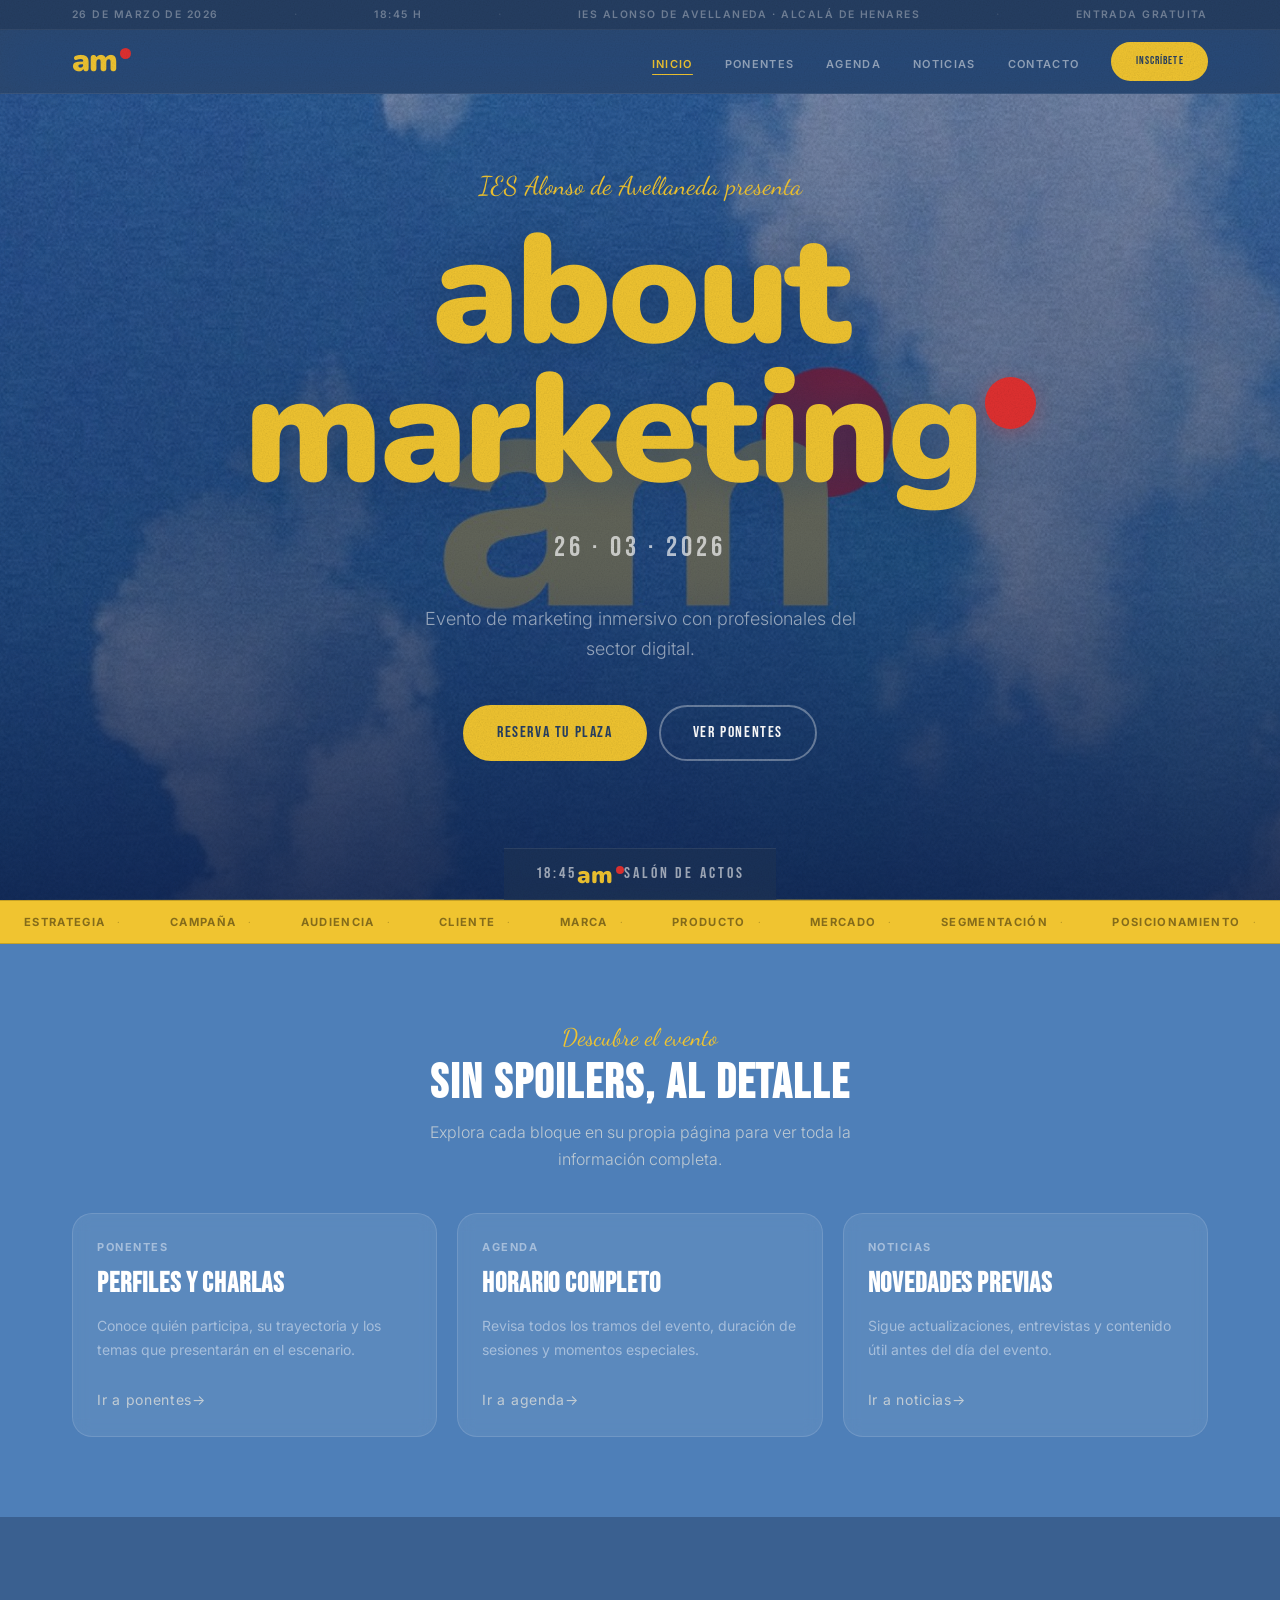
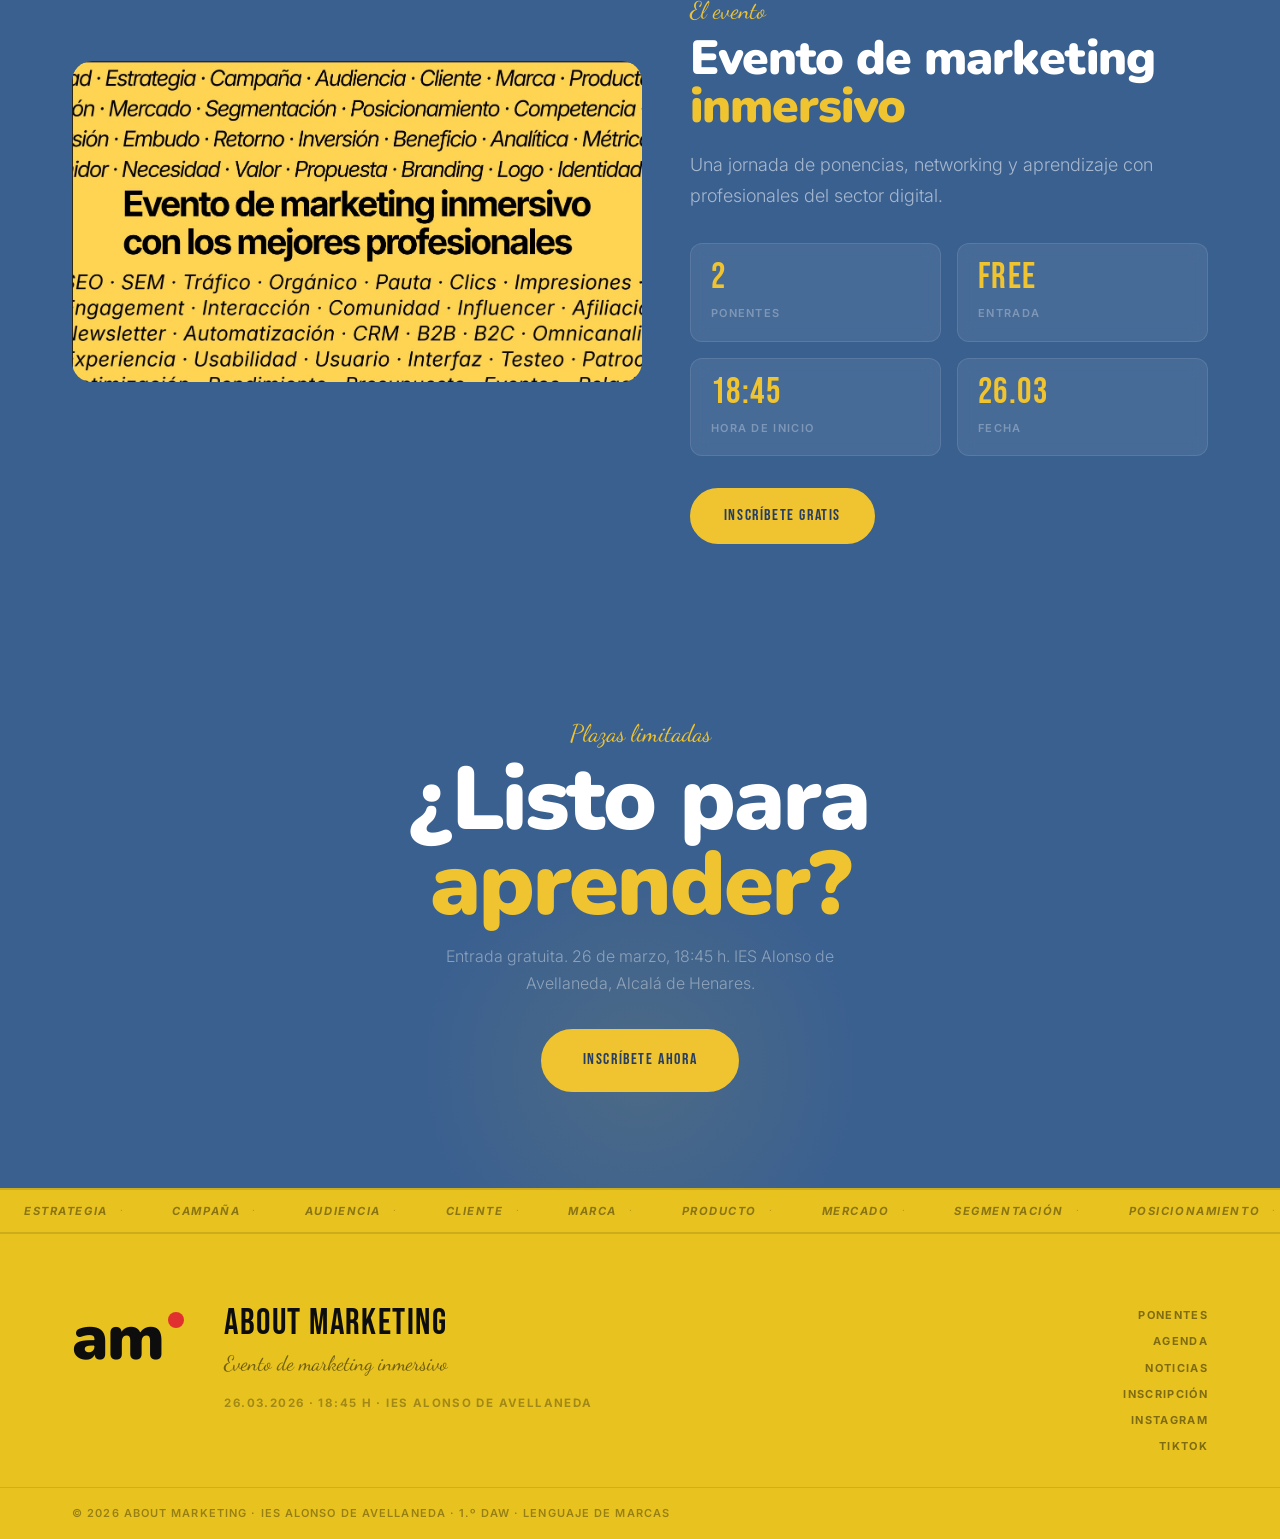
==== index.html @ a6741385 "Refactor landing teaser, docs, and content updates" ====
﻿<!DOCTYPE html>
<html lang="es">
<head>
  <meta charset="UTF-8">
  <meta name="viewport" content="width=device-width, initial-scale=1.0">
  <meta name="description" content="About Marketing - Evento de marketing inmersivo. IES Alonso de Avellaneda, 26 de marzo de 2026.">
  <meta name="theme-color" content="#4E7FB8">
  <title>About Marketing · 26.03.2026</title>
  <link rel="icon" href="data:image/svg+xml,<svg xmlns='http://www.w3.org/2000/svg' viewBox='0 0 100 100'><text y='.9em' font-size='90'>📣</text></svg>">
  <link rel="stylesheet" href="css/variables.css">
  <link rel="stylesheet" href="css/base.css">
  <link rel="stylesheet" href="css/navbar.css">
  <link rel="stylesheet" href="css/componentes.css">
</head>
<body>

  <div class="info-bar">
    <div class="contenedor info-bar__inner">
      <span class="info-bar__item">26 de marzo de 2026</span>
      <span class="info-bar__item info-bar__sep">·</span>
      <span class="info-bar__item">18:45 h</span>
      <span class="info-bar__item info-bar__sep">·</span>
      <span class="info-bar__item">IES Alonso de Avellaneda · Alcalá de Henares</span>
      <span class="info-bar__item info-bar__sep">·</span>
      <span class="info-bar__item">Entrada gratuita</span>
    </div>
  </div>

  <nav class="navbar" aria-label="Navegación principal">
    <div class="contenedor navbar__inner">
      <a href="index.html" class="navbar__logo" aria-label="About Marketing - Inicio">
        <span class="logo-am">am</span>
        <span class="logo-punto" aria-hidden="true"></span>
      </a>
      <button class="navbar__hamburguesa" aria-label="Abrir menú" aria-expanded="false">
        <span></span><span></span><span></span>
      </button>
      <ul class="navbar__menu" role="list">
        <li><a href="index.html" class="navbar__link activo">Inicio</a></li>
        <li><a href="pages/ponentes.html" class="navbar__link">Ponentes</a></li>
        <li><a href="pages/agenda.html" class="navbar__link">Agenda</a></li>
        <li><a href="pages/noticias.html" class="navbar__link">Noticias</a></li>
        <li><a href="pages/contacto.html" class="navbar__link">Contacto</a></li>
        <li><a href="pages/contacto.html" class="btn btn-primario navbar__cta">Inscríbete</a></li>
      </ul>
    </div>
  </nav>

  <main>

    <section class="hero" aria-labelledby="hero-titulo" style="padding: 0; min-height: calc(100svh - 94px); position: relative; overflow: hidden; display: flex; flex-direction: column;">
      <div style="position:absolute; inset:0; z-index:0;">
        <img src="assets/img/am-cielo.png" alt="" aria-hidden="true" style="width:100%; height:100%; object-fit:cover; object-position:center; filter:saturate(105%) brightness(0.88);">
        <div style="position:absolute; inset:0; background: linear-gradient(to bottom, rgba(40,70,130,0.55) 0%, rgba(25,50,100,0.65) 60%, rgba(15,35,80,0.9) 100%);"></div>
      </div>

      <div class="contenedor" style="flex:1; display:flex; align-items:center; position:relative; z-index:1; padding-top:var(--s-12); padding-bottom:var(--s-16);">
        <div class="hero__inner" style="padding:0; width:100%;">
          <span class="hero__presenta">IES Alonso de Avellaneda presenta</span>
          <h1 id="hero-titulo" class="hero__titulo">about marketing<span class="hero__punto" aria-hidden="true"></span></h1>
          <p class="hero__fecha">26 · 03 · 2026</p>
          <p class="hero__bajada">Evento de marketing inmersivo con profesionales del sector digital.</p>
          <div class="hero__acciones">
            <a href="pages/contacto.html" class="btn btn-primario">Reserva tu plaza</a>
            <a href="pages/ponentes.html" class="btn btn-secundario">Ver ponentes</a>
          </div>
        </div>
      </div>

      <div class="hero__bottom-bar" style="position:relative; z-index:1;">
        <span class="hero__bottom-item">18:45</span>
        <div class="hero__bottom-logo">
          <span class="logo-am">am</span>
          <span class="logo-punto"></span>
        </div>
        <span class="hero__bottom-item">Salón de Actos</span>
      </div>
    </section>

    <div class="ticker" aria-hidden="true">
      <div class="ticker__track" id="ticker-track" data-ticker="true"></div>
    </div>

    <section class="seccion inicio-teaser" aria-labelledby="inicio-teaser-titulo">
      <div class="contenedor">
        <div class="seccion-header reveal" style="text-align:center; max-width:700px; margin:0 auto var(--s-10);">
          <span class="seccion-eyebrow">Descubre el evento</span>
          <h2 class="seccion-titulo" id="inicio-teaser-titulo">Sin spoilers, al detalle</h2>
          <p class="seccion-subtitulo" style="margin:0 auto;">Explora cada bloque en su propia página para ver toda la información completa.</p>
        </div>

        <div class="inicio-teaser__grid">
          <article class="inicio-teaser__card reveal">
            <p class="inicio-teaser__eyebrow">Ponentes</p>
            <h3 class="inicio-teaser__titulo">Perfiles y charlas</h3>
            <p class="inicio-teaser__texto">Conoce quién participa, su trayectoria y los temas que presentarán en el escenario.</p>
            <a href="pages/ponentes.html" class="btn-ghost">Ir a ponentes</a>
          </article>

          <article class="inicio-teaser__card reveal reveal-delay-1">
            <p class="inicio-teaser__eyebrow">Agenda</p>
            <h3 class="inicio-teaser__titulo">Horario completo</h3>
            <p class="inicio-teaser__texto">Revisa todos los tramos del evento, duración de sesiones y momentos especiales.</p>
            <a href="pages/agenda.html" class="btn-ghost">Ir a agenda</a>
          </article>

          <article class="inicio-teaser__card reveal reveal-delay-2">
            <p class="inicio-teaser__eyebrow">Noticias</p>
            <h3 class="inicio-teaser__titulo">Novedades previas</h3>
            <p class="inicio-teaser__texto">Sigue actualizaciones, entrevistas y contenido útil antes del día del evento.</p>
            <a href="pages/noticias.html" class="btn-ghost">Ir a noticias</a>
          </article>
        </div>
      </div>
    </section>

    <section class="seccion seccion-alt sobre-evento" id="sobre" aria-labelledby="sobre-titulo">
      <div class="contenedor">
        <div class="sobre-evento__layout reveal">
          <div class="sobre-evento__img-wrap">
            <img src="assets/img/sobre-evento.png" alt="Evento de marketing inmersivo" loading="lazy" style="border-radius:var(--radio-lg);">
          </div>

          <div class="sobre-evento__texto">
            <span class="seccion-eyebrow">El evento</span>
            <h2 id="sobre-titulo">Evento de marketing <span>inmersivo</span></h2>
            <p>Una jornada de ponencias, networking y aprendizaje con profesionales del sector digital.</p>

            <div class="sobre-evento__stats">
              <div class="sobre-evento__stat"><span class="sobre-evento__stat-valor">2</span><span class="sobre-evento__stat-label">Ponentes</span></div>
              <div class="sobre-evento__stat"><span class="sobre-evento__stat-valor">Free</span><span class="sobre-evento__stat-label">Entrada</span></div>
              <div class="sobre-evento__stat"><span class="sobre-evento__stat-valor">18:45</span><span class="sobre-evento__stat-label">Hora de inicio</span></div>
              <div class="sobre-evento__stat"><span class="sobre-evento__stat-valor">26.03</span><span class="sobre-evento__stat-label">Fecha</span></div>
            </div>

            <div style="margin-top:var(--s-8);">
              <a href="pages/contacto.html" class="btn btn-primario">Inscríbete gratis</a>
            </div>
          </div>
        </div>
      </div>
    </section>

    <section class="cta-section">
      <div class="contenedor" style="position:relative; z-index:1;">
        <span class="seccion-eyebrow" style="display:block; text-align:center;">Plazas limitadas</span>
        <h2 class="cta-section__titulo reveal">¿Listo para <span>aprender?</span></h2>
        <p class="cta-section__sub reveal reveal-delay-1">Entrada gratuita. 26 de marzo, 18:45 h. IES Alonso de Avellaneda, Alcalá de Henares.</p>
        <a href="pages/contacto.html" class="btn btn-primario reveal reveal-delay-2" style="font-size:1rem; padding:1rem 2.5rem;">Inscríbete ahora</a>
      </div>
    </section>

  </main>

  <footer class="footer">
    <div class="footer__ticker-wrapper">
      <div class="ticker__track ticker-footer" id="footer-ticker-track" data-ticker="true" data-ticker-reverse="true"></div>
    </div>

    <div class="footer__main">
      <div class="contenedor footer__main-inner">
        <div class="footer__logo"><span class="logo-am">am</span><span class="logo-punto"></span></div>
        <div class="footer__info">
          <p class="footer__tagline">About Marketing</p>
          <p class="footer__sub">Evento de marketing inmersivo</p>
          <p style="font-size:0.72rem; font-family:var(--fuente-cuerpo); font-weight:700; text-transform:uppercase; letter-spacing:0.12em; color:rgba(0,0,0,0.3); margin-top:var(--s-2);">26.03.2026 · 18:45 h · IES Alonso de Avellaneda</p>
        </div>
        <nav class="footer__links" aria-label="Navegación del pie de página">
          <a href="pages/ponentes.html" class="footer__link">Ponentes</a>
          <a href="pages/agenda.html" class="footer__link">Agenda</a>
          <a href="pages/noticias.html" class="footer__link">Noticias</a>
          <a href="pages/contacto.html" class="footer__link">Inscripción</a>
          <a href="#" class="footer__link">Instagram</a>
          <a href="#" class="footer__link">TikTok</a>
        </nav>
      </div>
    </div>

    <div class="footer__bottom">
      <div class="contenedor footer__bottom-inner">
        <p class="footer__copy">© 2026 About Marketing · IES Alonso de Avellaneda · 1.º DAW · Lenguaje de Marcas</p>
      </div>
    </div>
  </footer>

  <script src="js/navbar.js"></script>
  <script src="js/animaciones.js"></script>
  <script src="js/ticker.js"></script>
</body>
</html>
---- css/variables.css ----
/* =============================================
   ABOUT MARKETING — variables.css FINAL
   Paleta: azul cielo retro + amarillo + rojo
   Inspirado en las imágenes del brand kit.
   ============================================= */

@import url('https://fonts.googleapis.com/css2?family=Nunito:wght@400;700;800;900&family=Dancing+Script:wght@600;700&family=Inter:wght@300;400;500;600;700&family=Bebas+Neue&display=swap');

:root {

  /* ── AZULES — el cielo ── */
  --cielo:         #4E7FB8;   /* azul cielo principal */
  --cielo-claro:   #6A9DD4;   /* cielo más claro, nubes */
  --cielo-oscuro:  #3A6090;   /* sombras, profundidad */
  --cielo-noche:   #253E62;   /* header, zonas oscuras */
  --cielo-velo:    rgba(78, 127, 184, 0.15);

  /* ── AMARILLO — el sol y el brand ── */
  --amarillo:      #F0C430;   /* logo am, acento */
  --amarillo-calido: #EDB820; /* hover, pressed */
  --amarillo-glow: rgba(240, 196, 48, 0.2);
  --amarillo-suave: rgba(240, 196, 48, 0.1);

  /* ── ROJO — el punto ── */
  --rojo:          #E03030;   /* círculo del logo */
  --rojo-suave:    rgba(224, 48, 48, 0.12);

  /* ── AMARILLO FOOTER — imagen 1 ── */
  --amarillo-footer: #E8C320; /* fondo footer */
  --negro-footer:    #0D0D0D; /* texto sobre amarillo */

  /* ── BLANCOS y CREMAS ── */
  --blanco:        #FFFFFF;
  --crema:         #F8F0E0;   /* texto principal */
  --crema-suave:   rgba(248, 240, 224, 0.65);
  --crema-velo:    rgba(248, 240, 224, 0.12);

  /* ── BORDES ── */
  --borde:         rgba(255,255,255,0.14);
  --borde-suave:   rgba(255,255,255,0.07);

  /* ── ALIAS ── */
  --color-fondo:       var(--cielo);
  --color-fondo-2:     var(--cielo-oscuro);
  --color-card:        rgba(255,255,255,0.08);
  --color-card-hover:  rgba(255,255,255,0.14);
  --color-borde:       var(--borde);
  --color-acento:      var(--amarillo);
  --color-texto:       var(--crema);
  --color-texto-suave: var(--crema-suave);
  --color-blanco:      var(--blanco);
  --color-rojo:        var(--rojo);

  /* ── TIPOGRAFÍAS ── */
  /* Nunito Black → redondeada, cálida, = feel del logo am */
  --fuente-logo:    'Nunito', sans-serif;
  /* Bebas → display, impacto, HORIZON */
  --fuente-display: 'Bebas Neue', sans-serif;
  /* Dancing Script → cursiva elegante, "presenta" */
  --fuente-script:  'Dancing Script', cursive;
  /* Inter → cuerpo, legible */
  --fuente-cuerpo:  'Inter', sans-serif;

  /* ── ESCALA TIPOGRÁFICA ── */
  --texto-xs:   0.6875rem;
  --texto-sm:   0.875rem;
  --texto-base: 1rem;
  --texto-lg:   1.125rem;
  --texto-xl:   1.375rem;
  --texto-2xl:  1.75rem;
  --texto-3xl:  2.25rem;
  --texto-4xl:  3rem;
  --texto-hero: clamp(4.5rem, 12vw, 10rem);

  /* ── ESPACIADO ── */
  --s-1:0.25rem; --s-2:0.5rem; --s-3:0.75rem; --s-4:1rem;
  --s-5:1.25rem; --s-6:1.5rem; --s-8:2rem;    --s-10:2.5rem;
  --s-12:3rem;   --s-16:4rem;  --s-20:5rem;   --s-24:6rem;

  /* ── LAYOUT ── */
  --ancho-max:  1200px;
  --radio-sm:   6px;
  --radio-md:   12px;
  --radio-lg:   20px;
  --radio-full: 9999px;

  /* ── EFECTOS ── */
  --ease-out: cubic-bezier(0.16, 1, 0.3, 1);
  --trans-r:  0.18s var(--ease-out);
  --trans-n:  0.32s var(--ease-out);
  --trans-l:  0.55s var(--ease-out);

  --sombra-calida: 0 8px 32px rgba(240,196,48,0.25);
  --sombra-azul:   0 8px 32px rgba(30,60,100,0.35);
  --sombra-rojo:   0 4px 20px rgba(224,48,48,0.3);
}
---- css/base.css ----
/* =============================================
   ABOUT MARKETING — base.css FINAL
   Reset, global, grano, utilidades, botones
   ============================================= */

*, *::before, *::after { box-sizing: border-box; margin: 0; padding: 0; }

html { scroll-behavior: smooth; font-size: 16px; }

body {
  font-family: var(--fuente-cuerpo);
  background-color: var(--cielo);
  color: var(--crema);
  line-height: 1.65;
  -webkit-font-smoothing: antialiased;
  overflow-x: hidden;
}

/* ── GRAIN OVERLAY — textura de película, como en imagen 3 ── */
body::after {
  content: '';
  position: fixed;
  inset: 0;
  z-index: 9998;
  pointer-events: none;
  opacity: 0.28;
  background-image: url("data:image/svg+xml,%3Csvg xmlns='http://www.w3.org/2000/svg' width='250' height='250'%3E%3Cfilter id='g'%3E%3CfeTurbulence type='fractalNoise' baseFrequency='0.72' numOctaves='4' stitchTiles='stitch'/%3E%3CfeColorMatrix type='saturate' values='0'/%3E%3C/filter%3E%3Crect width='250' height='250' filter='url(%23g)'/%3E%3C/svg%3E");
  background-repeat: repeat;
  mix-blend-mode: multiply;
}

h1,h2,h3,h4,h5,h6 { font-family: var(--fuente-display); line-height: 1.0; color: var(--blanco); }
p { line-height: 1.7; color: var(--crema-suave); }
a { color: var(--amarillo); text-decoration: none; transition: color var(--trans-r); }
a:hover { color: var(--blanco); }
img { max-width: 100%; display: block; }
ul,ol { list-style: none; }
button { cursor: pointer; border: none; background: none; font-family: inherit; }
input,textarea,select { font-family: inherit; }

/* ── CONTENEDOR ── */
.contenedor {
  width: 100%;
  max-width: var(--ancho-max);
  margin: 0 auto;
  padding: 0 var(--s-8);
}

/* ── SECCIONES ── */
.seccion { padding: var(--s-20) 0; }
.seccion-alt { background: var(--cielo-oscuro); }
.seccion-header { margin-bottom: var(--s-10); }

.seccion-eyebrow {
  font-family: var(--fuente-script);
  font-size: 1.5rem;
  color: var(--amarillo);
  display: block;
  margin-bottom: var(--s-2);
  line-height: 1.2;
}

.seccion-titulo {
  font-family: var(--fuente-display);
  font-size: var(--texto-4xl);
  letter-spacing: 0.04em;
  text-transform: uppercase;
  color: var(--blanco);
  line-height: 0.95;
  margin-bottom: var(--s-3);
}

.seccion-subtitulo {
  font-size: var(--texto-base);
  color: var(--crema-suave);
  font-weight: 300;
  max-width: 480px;
}

/* ── BOTONES ── */
.btn {
  display: inline-flex;
  align-items: center;
  justify-content: center;
  gap: var(--s-2);
  padding: 0.8rem 2rem;
  font-family: var(--fuente-display);
  font-size: 1rem;
  font-weight: 400;
  letter-spacing: 0.1em;
  text-transform: uppercase;
  border-radius: var(--radio-full);
  transition: all var(--trans-n);
  white-space: nowrap;
}

.btn-primario {
  background: var(--amarillo);
  color: var(--cielo-noche);
  border: 2px solid var(--amarillo);
}
.btn-primario:hover {
  background: var(--blanco);
  border-color: var(--blanco);
  color: var(--cielo-noche);
  transform: translateY(-2px);
  box-shadow: var(--sombra-calida);
}

.btn-secundario {
  background: transparent;
  color: var(--blanco);
  border: 2px solid rgba(255,255,255,0.35);
}
.btn-secundario:hover {
  border-color: var(--amarillo);
  color: var(--amarillo);
  transform: translateY(-2px);
}

.btn-ghost {
  background: transparent;
  color: var(--crema-suave);
  border: none;
  padding: 0.3rem 0;
  font-family: var(--fuente-cuerpo);
  font-size: var(--texto-sm);
  letter-spacing: 0.05em;
  text-transform: none;
  border-radius: 0;
  gap: var(--s-2);
}
.btn-ghost::after { content: '→'; transition: transform var(--trans-n); display: inline-block; }
.btn-ghost:hover { color: var(--amarillo); }
.btn-ghost:hover::after { transform: translateX(5px); }

/* ── BADGES ── */
.badge {
  display: inline-flex;
  align-items: center;
  padding: 0.2rem 0.65rem;
  font-family: var(--fuente-cuerpo);
  font-size: var(--texto-xs);
  font-weight: 700;
  text-transform: uppercase;
  letter-spacing: 0.1em;
  border-radius: var(--radio-full);
}
.badge-acento, .badge-amarillo {
  background: rgba(240,196,48,0.15);
  color: var(--amarillo);
  border: 1px solid rgba(240,196,48,0.3);
}
.badge-azul {
  background: rgba(255,255,255,0.1);
  color: rgba(255,255,255,0.8);
  border: 1px solid rgba(255,255,255,0.15);
}
.badge-rojo {
  background: rgba(224,48,48,0.15);
  color: #FF8888;
  border: 1px solid rgba(224,48,48,0.25);
}
.badge-neutro {
  background: rgba(255,255,255,0.07);
  color: var(--crema-suave);
  border: 1px solid var(--borde);
}

/* ── SKELETON ── */
.skeleton {
  background: linear-gradient(90deg, rgba(255,255,255,0.06) 25%, rgba(255,255,255,0.12) 50%, rgba(255,255,255,0.06) 75%);
  background-size: 200% 100%;
  animation: sk 1.5s ease infinite;
  border-radius: var(--radio-md);
}
@keyframes sk { 0% { background-position: 200% 0; } 100% { background-position: -200% 0; } }

/* ── REVEAL ── */
.reveal {
  opacity: 0;
  transform: translateY(20px);
  transition: opacity 0.65s var(--ease-out), transform 0.65s var(--ease-out);
}
.reveal.visible { opacity: 1; transform: translateY(0); }
.reveal-delay-1 { transition-delay: 0.1s; }
.reveal-delay-2 { transition-delay: 0.2s; }
.reveal-delay-3 { transition-delay: 0.3s; }

/* ── UTILS ── */
.oculto { display: none !important; }
.texto-acento { color: var(--amarillo); }

/* ── RESPONSIVE ── */
@media (max-width: 768px) {
  .contenedor { padding: 0 var(--s-5); }
  .seccion { padding: var(--s-16) 0; }
  .seccion-titulo { font-size: var(--texto-3xl); }
}
---- css/navbar.css ----
/* =============================================
   ABOUT MARKETING — navbar.css FINAL
   Estructura nueva: info bar arriba + nav limpia
   Logo: am con punto rojo, en Nunito Black
   ============================================= */

/* ── INFO BAR — franja pequeña encima del nav ── */
.info-bar {
  position: fixed;
  top: 0; left: 0; right: 0;
  z-index: 1001;
  height: 30px;
  display: flex;
  align-items: center;
  background: var(--cielo-noche);
  border-bottom: 1px solid rgba(255,255,255,0.06);
}
.info-bar__inner {
  display: flex;
  align-items: center;
  justify-content: space-between;
  width: 100%;
  gap: var(--s-4);
}
.info-bar__item {
  font-size: 0.65rem;
  text-transform: uppercase;
  letter-spacing: 0.14em;
  color: rgba(255,255,255,0.35);
  font-weight: 600;
  font-family: var(--fuente-cuerpo);
  display: flex;
  align-items: center;
  gap: var(--s-2);
  white-space: nowrap;
}
.info-bar__sep { color: rgba(255,255,255,0.12); }

/* ── NAVBAR PRINCIPAL ── */
.navbar {
  position: fixed;
  top: 30px; left: 0; right: 0;
  z-index: 1000;
  height: 64px;
  display: flex;
  align-items: center;
  background: rgba(37, 62, 98, 0.82);
  border-bottom: 1px solid rgba(255,255,255,0.08);
  backdrop-filter: blur(20px) saturate(160%);
  -webkit-backdrop-filter: blur(20px) saturate(160%);
  transition: background var(--trans-n), border-color var(--trans-n);
}
.navbar.scrolled {
  background: rgba(30, 52, 85, 0.97);
  border-bottom-color: rgba(255,255,255,0.1);
}
.navbar__inner {
  display: flex;
  align-items: center;
  justify-content: space-between;
  width: 100%;
}

/* ── LOGO — am con punto rojo ── */
.navbar__logo {
  display: flex;
  align-items: flex-start;
  line-height: 50px;
  transition: opacity var(--trans-r);
  flex-shrink: 0;
}
.navbar__logo:hover { opacity: 0.8; }

/* El "am" en Nunito Black amarillo */
.logo-am {
  font-family: var(--fuente-logo);
  font-weight: 900;
  font-size: 2rem;
  color: var(--amarillo);
  line-height: 1;
  letter-spacing: -0.02em;
  position: relative;
}

/* El punto rojo — posicionado como en el logo real */
.logo-punto {
  width: 11px;
  height: 11px;
  background: var(--rojo);
  border-radius: 50%;
  margin-left: 2px;
  margin-top: 3px;
  flex-shrink: 0;
  animation: punto-latido 2.8s ease infinite;
}

@keyframes punto-latido {
  0%, 85%, 100% { transform: scale(1); }
  92%           { transform: scale(1.3); }
}

/* ── MENÚ ── */
.navbar__menu {
  display: flex;
  align-items: center;
  gap: var(--s-8);
}

.navbar__link {
  font-family: var(--fuente-cuerpo);
  font-size: var(--texto-xs);
  font-weight: 600;
  text-transform: uppercase;
  letter-spacing: 0.12em;
  color: rgba(255,255,255,0.5);
  position: relative;
  padding: 0.3rem 0;
  transition: color var(--trans-r);
}
.navbar__link::after {
  content: '';
  position: absolute;
  bottom: 0; left: 0;
  width: 0; height: 1.5px;
  background: var(--amarillo);
  border-radius: 2px;
  transition: width var(--trans-n);
}
.navbar__link:hover        { color: var(--blanco); }
.navbar__link:hover::after { width: 100%; }
.navbar__link.activo        { color: var(--amarillo); }
.navbar__link.activo::after { width: 100%; }

.navbar__cta { padding: 0.55rem 1.4rem; font-size: var(--texto-xs); border-radius: var(--radio-full); }

/* ── HAMBURGUESA ── */
.navbar__hamburguesa {
  display: none;
  flex-direction: column;
  gap: 5px; padding: 6px;
}
.navbar__hamburguesa span {
  display: block; width: 22px; height: 1.5px;
  background: rgba(255,255,255,0.5); border-radius: 2px;
  transition: all var(--trans-n);
}
.navbar__hamburguesa.abierto span:nth-child(1) { transform: translateY(6.5px) rotate(45deg); background: var(--amarillo); }
.navbar__hamburguesa.abierto span:nth-child(2) { opacity: 0; }
.navbar__hamburguesa.abierto span:nth-child(3) { transform: translateY(-6.5px) rotate(-45deg); background: var(--amarillo); }

/* ── OFFSET PARA CONTENIDO ── */
/* El body necesita padding para no quedar bajo las barras fijas */
body { padding-top: 94px; }

/* ── RESPONSIVE ── */
@media (max-width: 768px) {
  .info-bar { display: none; }
  .navbar { top: 0; }
  body { padding-top: 64px; }
  .navbar__hamburguesa { display: flex; }
  .navbar__menu {
    position: fixed;
    top: 64px; left: 0; right: 0;
    background: rgba(20, 40, 70, 0.98);
    border-bottom: 1px solid rgba(255,255,255,0.08);
    backdrop-filter: blur(20px);
    flex-direction: column;
    gap: 0;
    padding: var(--s-4) 0 var(--s-6);
    transform: translateY(-110%);
    opacity: 0;
    pointer-events: none;
    transition: all var(--trans-n);
  }
  .navbar__menu.abierto { transform: translateY(0); opacity: 1; pointer-events: all; }
  .navbar__link { padding: var(--s-4) var(--s-8); width: 100%; text-align: center; font-size: var(--texto-sm); }
  .navbar__link::after { display: none; }
  .navbar__cta { margin: var(--s-3) var(--s-8) 0; width: calc(100% - var(--s-16)); }
}
---- css/componentes.css ----
/* =============================================
   ABOUT MARKETING — componentes.css FINAL
   Hero · Secciones · Cards · Footer amarillo
   ============================================= */


/* ══════════════════════════════════════════
   HERO — poster estilo imagen 4
   ══════════════════════════════════════════ */

.hero {
  min-height: calc(100svh - 94px);
  display: flex;
  flex-direction: column;
  align-items: center;
  justify-content: center;
  position: relative;
  overflow: hidden;
  text-align: center;

  /* Cielo degradado — de día a atardecer */
  background:
    linear-gradient(
      to bottom,
      #6A9DD4 0%,
      #5B8FC8 25%,
      #4E7FB8 55%,
      #3A6090 80%,
      #2A4A78 100%
    );
}

/* Nubes decorativas con SVG inline */
.hero__nubes {
  position: absolute;
  inset: 0;
  pointer-events: none;
  overflow: hidden;
}
.hero__nube {
  position: absolute;
  background: rgba(255,255,255,0.18);
  border-radius: 50%;
  filter: blur(28px);
}
.hero__nube:nth-child(1) { width: 320px; height: 180px; top: 8%; left: -5%; animation: flotar 18s ease-in-out infinite; }
.hero__nube:nth-child(2) { width: 260px; height: 140px; top: 15%; right: -3%; animation: flotar 22s ease-in-out 4s infinite reverse; }
.hero__nube:nth-child(3) { width: 200px; height: 110px; top: 30%; left: 55%; animation: flotar 15s ease-in-out 8s infinite; }
@keyframes flotar {
  0%, 100% { transform: translateX(0) translateY(0); }
  33%       { transform: translateX(12px) translateY(-6px); }
  66%       { transform: translateX(-8px) translateY(4px); }
}

/* Brillo solar en el horizonte */
.hero::before {
  content: '';
  position: absolute;
  bottom: -100px; left: 50%;
  transform: translateX(-50%);
  width: 600px; height: 400px;
  border-radius: 50%;
  background: radial-gradient(circle, rgba(240,196,48,0.22) 0%, rgba(232,140,40,0.1) 40%, transparent 70%);
  pointer-events: none;
}

/* Línea horizonte */
.hero::after {
  content: '';
  position: absolute;
  bottom: 0; left: 0; right: 0;
  height: 1px;
  background: linear-gradient(90deg, transparent, rgba(240,196,48,0.4), transparent);
}

.hero__inner {
  position: relative;
  z-index: 1;
  width: 100%;
  padding: var(--s-12) 0 var(--s-16);
  display: flex;
  flex-direction: column;
  align-items: center;
}

/* "IES Alonso de Avellaneda presenta" — Dancing Script */
.hero__presenta {
  font-family: var(--fuente-script);
  font-size: 1.6rem;
  color: var(--amarillo);
  margin-bottom: var(--s-4);
  opacity: 0.9;
  animation: entrada 0.8s var(--ease-out) 0.1s both;
}

/* Título "about marketing" — massive, retro */
.hero__titulo {
  font-family: var(--fuente-logo);
  font-weight: 900;
  font-size: var(--texto-hero);
  color: var(--amarillo);
  line-height: 0.9;
  letter-spacing: -0.02em;
  margin-bottom: var(--s-6);
  animation: entrada 0.9s var(--ease-out) 0.25s both;
  position: relative;
  /* Sombra cálida igual que en el cartel */
  text-shadow: 0 4px 40px rgba(30, 60, 100, 0.5);
}

/* El punto rojo del logo — flota sobre el título */
.hero__punto {
  display: inline-block;
  width: clamp(28px, 4vw, 52px);
  height: clamp(28px, 4vw, 52px);
  background: var(--rojo);
  border-radius: 50%;
  vertical-align: super;
  margin-left: 4px;
  animation: entrada 0.9s var(--ease-out) 0.25s both, punto-latido 3s ease 1.5s infinite;
  box-shadow: var(--sombra-rojo);
}

.hero__fecha {
  font-family: var(--fuente-display);
  font-size: var(--texto-2xl);
  letter-spacing: 0.15em;
  color: rgba(255,255,255,0.7);
  margin-bottom: var(--s-8);
  animation: entrada 0.9s var(--ease-out) 0.35s both;
}

.hero__bajada {
  font-size: var(--texto-lg);
  color: rgba(255,255,255,0.55);
  max-width: 460px;
  font-weight: 300;
  margin-bottom: var(--s-10);
  animation: entrada 0.9s var(--ease-out) 0.45s both;
}

.hero__acciones {
  display: flex;
  gap: var(--s-3);
  flex-wrap: wrap;
  justify-content: center;
  animation: entrada 0.9s var(--ease-out) 0.55s both;
}

/* Barra inferior del hero — "18:45 · am · Salón de Actos" */
.hero__bottom-bar {
  position: absolute;
  bottom: 0; left: 0; right: 0;
  height: 52px;
  display: flex;
  align-items: center;
  justify-content: space-between;
  padding: 0 var(--s-8);
  background: rgba(30, 52, 85, 0.6);
  backdrop-filter: blur(8px);
  border-top: 1px solid rgba(255,255,255,0.08);
  z-index: 2;
  animation: entrada 1s var(--ease-out) 0.7s both;
}

.hero__bottom-item {
  font-family: var(--fuente-display);
  font-size: 1rem;
  letter-spacing: 0.18em;
  color: rgba(255,255,255,0.6);
  text-transform: uppercase;
}

.hero__bottom-logo {
  display: flex;
  align-items: flex-start;
  gap: 2px;
}
.hero__bottom-logo .logo-am {
  font-size: 1.5rem;
  color: var(--amarillo);
}
.hero__bottom-logo .logo-punto {
  width: 8px; height: 8px;
}

@keyframes entrada {
  from { opacity: 0; transform: translateY(16px); }
  to   { opacity: 1; transform: translateY(0); }
}


/* ══════════════════════════════════════════
   TICKER — cinta de palabras animada (también en footer)
   ══════════════════════════════════════════ */

.ticker {
  overflow: hidden;
  border-top: 1px solid rgba(0, 0, 0, 0.18);
  border-bottom: 1px solid rgba(0, 0, 0, 0.18);
  padding: var(--s-3) 0;
  /* Estilo solicitado: cinta amarilla como referencia visual del brand */
  background: var(--amarillo);
}
.ticker__track {
  display: flex;
  width: max-content;
  animation: ticker-scroll 52s linear infinite;
}
.ticker__item {
  display: flex;
  align-items: center;
  gap: var(--s-3);
  padding: 0 var(--s-6);
  font-family: var(--fuente-cuerpo);
  font-size: 0.7rem;
  font-weight: 700;
  text-transform: uppercase;
  letter-spacing: 0.12em;
  color: rgba(0, 0, 0, 0.45);
  white-space: nowrap;
}
.ticker__item .sep { color: rgba(0, 0, 0, 0.22); font-size: 0.5rem; }

/* Versión para footer (amarillo) */
.ticker-footer .ticker__item { color: rgba(0,0,0,0.45); }
.ticker-footer .ticker__item .sep { color: rgba(0,0,0,0.2); }
.ticker-footer { background: transparent; border: none; }
.ticker-footer .ticker__track { animation-direction: reverse; animation-duration: 46s; }

@keyframes ticker-scroll {
  from { transform: translateX(0); }
  to   { transform: translateX(-50%); }
}

/* ══════════════════════════════════════════
   INICIO TEASER (sin spoilers)
   ══════════════════════════════════════════ */
.inicio-teaser__grid {
  display: grid;
  grid-template-columns: repeat(3, minmax(0, 1fr));
  gap: var(--s-5);
}

.inicio-teaser__card {
  background: rgba(255,255,255,0.08);
  border: 1px solid rgba(255,255,255,0.12);
  border-radius: var(--radio-lg);
  padding: var(--s-6);
  backdrop-filter: blur(8px);
  transition: transform var(--trans-n), border-color var(--trans-n), background var(--trans-n);
}

.inicio-teaser__card:hover {
  transform: translateY(-4px);
  border-color: rgba(240,196,48,0.38);
  background: rgba(255,255,255,0.12);
}

.inicio-teaser__eyebrow {
  font-family: var(--fuente-cuerpo);
  font-size: var(--texto-xs);
  text-transform: uppercase;
  letter-spacing: 0.14em;
  color: rgba(255,255,255,0.45);
  font-weight: 700;
  margin-bottom: var(--s-3);
}

.inicio-teaser__titulo {
  font-family: var(--fuente-display);
  font-size: var(--texto-2xl);
  letter-spacing: 0.03em;
  text-transform: uppercase;
  color: var(--blanco);
  line-height: 1.05;
  margin-bottom: var(--s-4);
}

.inicio-teaser__texto {
  font-size: var(--texto-sm);
  color: rgba(255,255,255,0.45);
  line-height: 1.7;
  margin-bottom: var(--s-6);
}


/* ══════════════════════════════════════════
   TARJETAS PONENTES
   ══════════════════════════════════════════ */

.ponentes__grid {
  display: grid;
  grid-template-columns: repeat(auto-fill, minmax(270px, 1fr));
  gap: var(--s-5);
}

.ponente-card {
  background: rgba(255,255,255,0.07);
  border: 1px solid rgba(255,255,255,0.1);
  border-radius: var(--radio-lg);
  overflow: hidden;
  cursor: pointer;
  transition: transform var(--trans-n), box-shadow var(--trans-n), background var(--trans-n), border-color var(--trans-n);
  backdrop-filter: blur(8px);
}
.ponente-card:hover {
  background: rgba(255,255,255,0.12);
  border-color: rgba(240,196,48,0.35);
  transform: translateY(-6px);
  box-shadow: 0 16px 48px rgba(20,40,80,0.35);
}

.ponente-card__foto-wrapper {
  height: 200px;
  overflow: hidden;
  background: rgba(255,255,255,0.05);
  position: relative;
}
.ponente-card__foto {
  width: 100%; height: 100%;
  object-fit: cover;
  transition: transform 0.6s var(--ease-out), filter 0.4s;
  filter: saturate(85%);
}
.ponente-card:hover .ponente-card__foto { transform: scale(1.06); filter: saturate(110%); }
.ponente-card__foto-wrapper::after {
  content: '';
  position: absolute; inset: 0;
  background: linear-gradient(transparent 50%, rgba(40,70,120,0.85) 100%);
  pointer-events: none;
}

.ponente-card__body { padding: var(--s-5); }

.ponente-card__nombre {
  font-family: var(--fuente-display);
  font-size: var(--texto-xl);
  letter-spacing: 0.04em;
  text-transform: uppercase;
  color: var(--blanco);
  margin-bottom: 3px;
  line-height: 1.05;
}
.ponente-card__cargo {
  font-family: var(--fuente-script);
  font-size: 1rem;
  color: var(--amarillo);
  margin-bottom: 2px;
  line-height: 1.2;
}
.ponente-card__empresa {
  font-size: var(--texto-xs);
  color: rgba(255,255,255,0.3);
  margin-bottom: var(--s-4);
  text-transform: uppercase;
  letter-spacing: 0.08em;
  font-weight: 500;
}
.ponente-card__tags { display: flex; flex-wrap: wrap; gap: 4px; margin-bottom: var(--s-4); }
.ponente-card__charla {
  font-size: var(--texto-sm);
  color: rgba(255,255,255,0.38);
  line-height: 1.5;
  padding-top: var(--s-4);
  border-top: 1px solid rgba(255,255,255,0.07);
  display: -webkit-box;
  -webkit-line-clamp: 2;
  -webkit-box-orient: vertical;
  overflow: hidden;
}


/* ══════════════════════════════════════════
   MODAL PONENTE
   ══════════════════════════════════════════ */

.modal-overlay {
  position: fixed; inset: 0;
  background: rgba(20,38,70,0.9);
  z-index: 2000;
  display: flex; align-items: center; justify-content: center;
  padding: var(--s-6);
  opacity: 0; pointer-events: none;
  backdrop-filter: blur(10px);
  transition: opacity var(--trans-n);
}
.modal-overlay.activo { opacity: 1; pointer-events: all; }

.modal {
  background: var(--cielo-noche);
  border: 1px solid rgba(255,255,255,0.12);
  border-radius: var(--radio-lg);
  max-width: 680px; width: 100%;
  max-height: 88vh; overflow-y: auto;
  transform: translateY(12px) scale(0.98);
  transition: transform var(--trans-n);
  position: relative;
  scrollbar-width: thin;
  scrollbar-color: rgba(255,255,255,0.1) transparent;
}
.modal::before {
  content: '';
  position: absolute; top: 0; left: 0; right: 0; height: 2px;
  background: linear-gradient(90deg, var(--rojo), var(--amarillo));
}
.modal-overlay.activo .modal { transform: translateY(0) scale(1); }

.modal__header {
  display: grid; grid-template-columns: 100px 1fr auto;
  gap: var(--s-5); align-items: flex-start;
  padding: var(--s-8); border-bottom: 1px solid rgba(255,255,255,0.08);
}
.modal__foto { width: 100px; height: 100px; object-fit: cover; border-radius: var(--radio-md); border: 2px solid rgba(255,255,255,0.12); flex-shrink: 0; }
.modal__nombre { font-family: var(--fuente-display); font-size: var(--texto-3xl); letter-spacing: 0.04em; text-transform: uppercase; margin-bottom: 3px; line-height: 1; }
.modal__cargo { font-family: var(--fuente-script); font-size: 1.1rem; color: var(--amarillo); margin-bottom: 2px; }
.modal__empresa { font-size: var(--texto-xs); color: rgba(255,255,255,0.3); text-transform: uppercase; letter-spacing: 0.1em; margin-bottom: var(--s-4); }
.modal__rrss { display: flex; gap: var(--s-2); }
.modal__rrss-link {
  display: flex; align-items: center; justify-content: center;
  width: 30px; height: 30px;
  background: rgba(255,255,255,0.06);
  border: 1px solid rgba(255,255,255,0.1);
  border-radius: var(--radio-sm);
  color: rgba(255,255,255,0.4);
  font-size: var(--texto-xs); font-weight: 700; text-transform: uppercase;
  transition: all var(--trans-r);
}
.modal__rrss-link:hover { background: var(--amarillo); border-color: var(--amarillo); color: var(--cielo-noche); }
.modal__cerrar {
  width: 32px; height: 32px;
  background: rgba(255,255,255,0.06);
  border: 1px solid rgba(255,255,255,0.1);
  border-radius: 50%;
  color: rgba(255,255,255,0.4); font-size: 0.9rem;
  display: flex; align-items: center; justify-content: center;
  transition: all var(--trans-r); flex-shrink: 0;
}
.modal__cerrar:hover { background: var(--rojo); border-color: var(--rojo); color: white; }

.modal__body { padding: var(--s-8); }
.modal__seccion-titulo { font-family: var(--fuente-cuerpo); font-size: var(--texto-xs); text-transform: uppercase; letter-spacing: 0.15em; color: rgba(255,255,255,0.25); font-weight: 600; margin-bottom: var(--s-3); }
.modal__bio { font-size: var(--texto-base); color: rgba(255,255,255,0.6); line-height: 1.75; margin-bottom: var(--s-8); }
.modal__charla-box {
  background: rgba(240,196,48,0.06);
  border: 1px solid rgba(240,196,48,0.15);
  border-left: 3px solid var(--amarillo);
  border-radius: var(--radio-md);
  padding: var(--s-4) var(--s-6); margin-bottom: var(--s-8);
}
.modal__charla-titulo { font-size: var(--texto-base); font-weight: 500; color: var(--blanco); line-height: 1.4; }
.modal__tags { display: flex; flex-wrap: wrap; gap: var(--s-2); }


/* ══════════════════════════════════════════
   AGENDA
   ══════════════════════════════════════════ */

.agenda__lista { display: flex; flex-direction: column; position: relative; }
.agenda__lista::before {
  content: '';
  position: absolute;
  left: 70px; top: 10px; bottom: 10px;
  width: 1px;
  background: linear-gradient(to bottom, var(--amarillo) 0%, rgba(240,196,48,0.1) 85%, transparent);
  opacity: 0.5;
}

.agenda-item { display: grid; grid-template-columns: 70px 1fr; gap: var(--s-8); padding: var(--s-6) 0; position: relative; }
.agenda-item + .agenda-item { border-top: 1px solid rgba(255,255,255,0.06); }

.agenda-item__hora {
  font-family: var(--fuente-display);
  font-size: var(--texto-lg); letter-spacing: 0.02em;
  color: var(--amarillo);
  text-align: right; padding-top: 2px; position: relative; line-height: 1;
}
.agenda-item__hora::after {
  content: '';
  position: absolute; right: -26px; top: 7px;
  width: 8px; height: 8px;
  border-radius: 50%;
  background: var(--cielo);
  border: 2px solid var(--amarillo);
}
.agenda-item--pausa .agenda-item__hora { color: rgba(255,255,255,0.2); }
.agenda-item--pausa .agenda-item__hora::after { border-color: rgba(255,255,255,0.15); }
.agenda-item--organizacion .agenda-item__hora { color: rgba(255,255,255,0.2); }
.agenda-item--organizacion .agenda-item__hora::after { border-color: rgba(255,255,255,0.15); }
.agenda-item--especial .agenda-item__hora::after { background: var(--rojo); border-color: var(--rojo); }

.agenda-item__contenido { padding-left: var(--s-8); }
.agenda-item__head { display: flex; align-items: center; gap: var(--s-3); margin-bottom: var(--s-2); }
.agenda-item__titulo {
  font-family: var(--fuente-display); font-size: var(--texto-xl);
  letter-spacing: 0.03em; text-transform: uppercase;
  color: var(--blanco); line-height: 1.1; margin-bottom: var(--s-1);
}
.agenda-item--pausa .agenda-item__titulo {
  font-family: var(--fuente-cuerpo); font-size: var(--texto-base); text-transform: none;
  color: rgba(255,255,255,0.25); letter-spacing: 0; font-weight: 400; font-style: italic;
}
.agenda-item--especial .agenda-item__titulo { color: #FF9090; }
.agenda-item__ponente { font-family: var(--fuente-script); font-size: 1rem; color: var(--amarillo); margin-bottom: var(--s-2); }
.agenda-item__meta { display: flex; gap: var(--s-5); font-size: var(--texto-xs); color: rgba(255,255,255,0.22); margin-bottom: var(--s-3); text-transform: uppercase; letter-spacing: 0.08em; font-weight: 500; }
.agenda-item__descripcion { font-size: var(--texto-sm); color: rgba(255,255,255,0.33); line-height: 1.65; }


/* ══════════════════════════════════════════
   NOTICIAS
   ══════════════════════════════════════════ */

.noticias__grid { display: grid; grid-template-columns: repeat(auto-fill, minmax(300px, 1fr)); gap: var(--s-5); }

.noticia-card {
  background: rgba(255,255,255,0.07);
  border: 1px solid rgba(255,255,255,0.1);
  border-radius: var(--radio-lg);
  overflow: hidden; cursor: pointer;
  backdrop-filter: blur(8px);
  transition: transform var(--trans-n), box-shadow var(--trans-n), background var(--trans-n);
}
.noticia-card:hover { background: rgba(255,255,255,0.12); transform: translateY(-4px); box-shadow: 0 12px 40px rgba(20,40,80,0.3); }
.noticia-card__imagen { height: 168px; overflow: hidden; background: rgba(255,255,255,0.05); }
.noticia-card__imagen img { width: 100%; height: 100%; object-fit: cover; transition: transform 0.55s var(--ease-out), filter 0.4s; filter: saturate(80%); }
.noticia-card:hover .noticia-card__imagen img { transform: scale(1.05); filter: saturate(110%); }
.noticia-card__body { padding: var(--s-5); }
.noticia-card__meta { display: flex; align-items: center; justify-content: space-between; margin-bottom: var(--s-3); }
.noticia-card__fecha { font-size: var(--texto-xs); color: rgba(255,255,255,0.25); font-family: var(--fuente-cuerpo); text-transform: uppercase; letter-spacing: 0.1em; font-weight: 600; }
.noticia-card__titulo {
  font-family: var(--fuente-display); font-size: var(--texto-xl); letter-spacing: 0.03em; text-transform: uppercase;
  color: var(--blanco); line-height: 1.1; margin-bottom: var(--s-3);
  display: -webkit-box; -webkit-line-clamp: 2; -webkit-box-orient: vertical; overflow: hidden;
}
.noticia-card__resumen {
  font-size: var(--texto-sm); color: rgba(255,255,255,0.35); line-height: 1.65;
  display: -webkit-box; -webkit-line-clamp: 3; -webkit-box-orient: vertical; overflow: hidden;
}


/* ══════════════════════════════════════════
   FORMULARIO
   ══════════════════════════════════════════ */

.formulario {
  background: rgba(255,255,255,0.06);
  border: 1px solid rgba(255,255,255,0.1);
  border-radius: var(--radio-lg);
  padding: var(--s-10);
  max-width: 600px; margin: 0 auto;
  backdrop-filter: blur(12px);
}
.formulario__grupo { margin-bottom: var(--s-5); }
.formulario__label {
  display: block;
  font-family: var(--fuente-cuerpo); font-size: var(--texto-xs); font-weight: 600;
  color: rgba(255,255,255,0.35); text-transform: uppercase; letter-spacing: 0.12em; margin-bottom: var(--s-2);
}
.formulario__label span { color: #FF9090; }
.formulario__input, .formulario__textarea, .formulario__select {
  width: 100%; padding: 0.8rem 1rem;
  background: rgba(255,255,255,0.06);
  border: 1px solid rgba(255,255,255,0.12);
  border-radius: var(--radio-md);
  color: var(--crema); font-size: var(--texto-base);
  transition: border-color var(--trans-r), box-shadow var(--trans-r);
  outline: none; -webkit-appearance: none;
}
.formulario__input::placeholder, .formulario__textarea::placeholder { color: rgba(255,255,255,0.18); }
.formulario__input:focus, .formulario__textarea:focus, .formulario__select:focus {
  border-color: var(--amarillo);
  box-shadow: 0 0 0 3px rgba(240,196,48,0.1);
}
.formulario__input.error, .formulario__textarea.error { border-color: var(--rojo); }
.formulario__textarea { min-height: 120px; resize: vertical; }
.formulario__error-msg { font-size: var(--texto-xs); color: #FF9090; margin-top: var(--s-1); display: none; font-weight: 600; }
.formulario__error-msg.visible { display: block; }
.formulario__checkbox-grupo { display: flex; align-items: flex-start; gap: var(--s-3); margin-bottom: var(--s-6); }
.formulario__checkbox { width: 16px; height: 16px; accent-color: var(--amarillo); flex-shrink: 0; margin-top: 3px; }
.formulario__checkbox-label { font-size: var(--texto-sm); color: rgba(255,255,255,0.35); line-height: 1.5; }
.formulario__submit { width: 100%; padding: 1rem; font-size: var(--texto-base); }
.formulario__exito { display: none; text-align: center; padding: var(--s-10); }
.formulario__exito.visible { display: block; }
.formulario__exito-icono { font-size: 3rem; margin-bottom: var(--s-4); }
.formulario__exito-titulo { font-family: var(--fuente-display); font-size: var(--texto-3xl); color: var(--amarillo); letter-spacing: 0.05em; text-transform: uppercase; margin-bottom: var(--s-3); }
.formulario__exito-texto { color: rgba(255,255,255,0.5); line-height: 1.7; }


/* ══════════════════════════════════════════
   FOOTER AMARILLO — imagen 1
   ══════════════════════════════════════════ */

.footer {
  background: var(--amarillo-footer);
  position: relative;
  overflow: hidden;
}

/* Sección principal del footer */
.footer__main {
  padding: var(--s-12) 0 var(--s-8);
}
.footer__main-inner {
  display: grid;
  grid-template-columns: auto 1fr auto;
  gap: var(--s-10);
  align-items: start;
}

/* Logo grande en el footer */
.footer__logo {
  display: flex;
  align-items: flex-start;
  gap: 3px;
}
.footer__logo .logo-am {
  font-size: 4rem;
  color: var(--negro-footer);
}
.footer__logo .logo-punto {
  width: 16px; height: 16px;
  background: var(--rojo);
  margin-top: 6px;
}

.footer__info {
  display: flex;
  flex-direction: column;
  justify-content: center;
  gap: var(--s-1);
}
.footer__tagline {
  font-family: var(--fuente-display);
  font-size: var(--texto-3xl);
  letter-spacing: 0.04em;
  text-transform: uppercase;
  color: var(--negro-footer);
  line-height: 1;
}
.footer__sub {
  font-family: var(--fuente-script);
  font-size: 1.3rem;
  color: rgba(0,0,0,0.5);
}

.footer__links {
  display: flex;
  flex-direction: column;
  gap: var(--s-2);
  text-align: right;
}
.footer__link {
  font-family: var(--fuente-cuerpo);
  font-size: var(--texto-xs);
  font-weight: 700;
  text-transform: uppercase;
  letter-spacing: 0.12em;
  color: rgba(0,0,0,0.45);
  transition: color var(--trans-r);
}
.footer__link:hover { color: var(--negro-footer); }

/* Cinta de palabras en el footer — imagen 1 */
.footer__ticker-wrapper {
  border-top: 2px solid rgba(0,0,0,0.12);
  border-bottom: 2px solid rgba(0,0,0,0.12);
  padding: var(--s-3) 0;
  margin-bottom: var(--s-6);
}
.footer__ticker-wrapper .ticker__item {
  font-family: 'Inter', sans-serif;
  font-weight: 700;
  font-size: 0.7rem;
  letter-spacing: 0.14em;
  color: rgba(0,0,0,0.4);
  font-style: italic;
}
.footer__ticker-wrapper .ticker__item .sep { color: rgba(0,0,0,0.2); }

/* Barra de copyright en el footer */
.footer__bottom {
  padding: var(--s-4) 0;
  border-top: 1px solid rgba(0,0,0,0.1);
}
.footer__bottom-inner {
  display: flex;
  align-items: center;
  justify-content: space-between;
  flex-wrap: wrap;
  gap: var(--s-4);
}
.footer__copy {
  font-size: var(--texto-xs);
  font-weight: 600;
  color: rgba(0,0,0,0.35);
  text-transform: uppercase;
  letter-spacing: 0.1em;
  font-family: var(--fuente-cuerpo);
}


/* ══════════════════════════════════════════
   SECCIÓN CTA FINAL
   ══════════════════════════════════════════ */

.cta-section {
  text-align: center; padding: var(--s-24) 0;
  position: relative; overflow: hidden;
  background: var(--cielo-oscuro);
}
.cta-section::before {
  content: '';
  position: absolute; bottom: -80px; left: 50%; transform: translateX(-50%);
  width: 500px; height: 400px; border-radius: 50%;
  background: radial-gradient(circle, rgba(240,196,48,0.1) 0%, transparent 70%);
  pointer-events: none;
}
.cta-section__titulo {
  font-family: var(--fuente-logo); font-weight: 900;
  font-size: clamp(2.5rem, 7vw, 6rem);
  color: var(--blanco); line-height: 0.95;
  letter-spacing: -0.02em; margin-bottom: var(--s-4); position: relative;
}
.cta-section__titulo span { color: var(--amarillo); display: block; }
.cta-section__sub { font-size: var(--texto-base); color: rgba(255,255,255,0.4); max-width: 420px; margin: 0 auto var(--s-8); font-weight: 300; position: relative; }



/* ══════════════════════════════════════════
   CABECERA PÁGINAS INTERNAS
   ══════════════════════════════════════════ */

.page-header {
  padding: var(--s-16) 0 var(--s-12);
  border-bottom: 1px solid var(--borde);
  background: linear-gradient(to bottom, var(--cielo-claro) 0%, var(--cielo) 100%);
  position: relative; overflow: hidden;
}
.page-header::before {
  content: '';
  position: absolute; bottom: -60px; left: 50%; transform: translateX(-50%);
  width: 400px; height: 300px; border-radius: 50%;
  background: radial-gradient(circle, rgba(240,196,48,0.08) 0%, transparent 70%);
  pointer-events: none;
}

.breadcrumb {
  display: flex; align-items: center; gap: var(--s-2);
  font-family: var(--fuente-cuerpo); font-size: var(--texto-xs);
  text-transform: uppercase; letter-spacing: 0.12em;
  color: rgba(255,255,255,0.3); margin-bottom: var(--s-4); font-weight: 600;
}
.breadcrumb a { color: rgba(255,255,255,0.3); transition: color var(--trans-r); }
.breadcrumb a:hover { color: rgba(255,255,255,0.6); }
.breadcrumb span { color: var(--amarillo); }


/* ══════════════════════════════════════════
   RESPONSIVE
   ══════════════════════════════════════════ */

@media (max-width: 768px) {
  .hero { min-height: calc(100svh - 64px); }
  .hero__bottom-bar { padding: 0 var(--s-5); }

  .inicio-teaser__grid { grid-template-columns: 1fr; }

  .agenda__lista::before { left: 52px; }
  .agenda-item { grid-template-columns: 52px 1fr; gap: var(--s-4); }
  .agenda-item__hora::after { right: -18px; }
  .agenda-item__contenido { padding-left: var(--s-4); }

  .modal__header { grid-template-columns: 70px 1fr auto; gap: var(--s-3); }
  .modal__foto { width: 70px; height: 70px; }
  .modal__nombre { font-size: var(--texto-2xl); }

  .footer__main-inner { grid-template-columns: 1fr; text-align: center; }
  .footer__links { text-align: center; }
  .footer__bottom-inner { justify-content: center; }
}

@media (max-width: 480px) {
  .modal__foto { display: none; }
  .modal__header { grid-template-columns: 1fr auto; }
}


/* ══════════════════════════════════════════
   PONENTES — PÓSTER (imagen real del cartel)
   Cada ponente es un banner vertical como
   los carteles del PDF.
   ══════════════════════════════════════════ */

/* Grid de 2 columnas para los 2 ponentes */
.ponentes__grid {
  display: grid;
  grid-template-columns: 1fr 1fr;
  gap: var(--s-6);
  max-width: 900px;
  margin: 0 auto;
}

.ponente-poster {
  position: relative;
  border-radius: var(--radio-lg);
  overflow: hidden;
  cursor: pointer;
  aspect-ratio: 3 / 4;
  /* Sombra profunda */
  box-shadow: 0 12px 48px rgba(20,40,80,0.4);
  transition: transform var(--trans-n), box-shadow var(--trans-n);
}
.ponente-poster:hover {
  transform: translateY(-6px) scale(1.01);
  box-shadow: 0 24px 64px rgba(20,40,80,0.5);
}

/* Imagen del cartel — ocupa todo */
.ponente-poster__img-wrap {
  position: absolute;
  inset: 0;
}
.ponente-poster__img {
  width: 100%; height: 100%;
  object-fit: cover;
  object-position: top center;
  display: block;
  transition: transform 0.6s var(--ease-out);
}
.ponente-poster:hover .ponente-poster__img {
  transform: scale(1.03);
}

/* Overlay oscuro que aparece al hover */
.ponente-poster__overlay {
  position: absolute;
  inset: 0;
  background: linear-gradient(
    to bottom,
    rgba(30, 55, 100, 0.1) 0%,
    rgba(15, 30, 65, 0.92) 55%,
    rgba(10, 20, 50, 0.98) 100%
  );
  display: flex;
  align-items: flex-end;
  opacity: 0;
  transition: opacity var(--trans-n);
  padding: var(--s-6);
}
.ponente-poster:hover .ponente-poster__overlay {
  opacity: 1;
}

.ponente-poster__overlay-inner {
  transform: translateY(12px);
  transition: transform var(--trans-n);
  width: 100%;
}
.ponente-poster:hover .ponente-poster__overlay-inner {
  transform: translateY(0);
}

.ponente-poster__cargo {
  font-family: var(--fuente-script);
  font-size: 1.05rem;
  color: var(--amarillo);
  margin-bottom: 2px;
  line-height: 1.2;
}
.ponente-poster__empresa {
  font-size: var(--texto-xs);
  color: rgba(255,255,255,0.4);
  text-transform: uppercase;
  letter-spacing: 0.1em;
  font-weight: 500;
  margin-bottom: var(--s-3);
}
.ponente-poster__tags {
  display: flex;
  flex-wrap: wrap;
  gap: 4px;
  margin-bottom: var(--s-4);
}
.ponente-poster__charla {
  margin-bottom: var(--s-5);
}
.ponente-poster__charla-label {
  font-family: var(--fuente-cuerpo);
  font-size: var(--texto-xs);
  text-transform: uppercase;
  letter-spacing: 0.14em;
  color: rgba(255,255,255,0.3);
  font-weight: 600;
  display: block;
  margin-bottom: 3px;
}
.ponente-poster__charla p {
  font-size: var(--texto-sm);
  color: rgba(255,255,255,0.75);
  line-height: 1.45;
}
.ponente-poster__btn {
  font-size: var(--texto-xs);
  padding: 0.6rem 1.4rem;
  width: 100%;
  justify-content: center;
}

/* Barra de nombre debajo del poster */
.ponente-poster__nombre-bar {
  position: absolute;
  bottom: 0; left: 0; right: 0;
  background: linear-gradient(transparent, rgba(10,20,50,0.96));
  padding: var(--s-8) var(--s-5) var(--s-4);
  display: flex;
  align-items: flex-end;
  justify-content: space-between;
  pointer-events: none;
  transition: opacity var(--trans-n);
}
.ponente-poster:hover .ponente-poster__nombre-bar {
  opacity: 0; /* Se oculta cuando el overlay está visible */
}
.ponente-poster__nombre {
  font-family: var(--fuente-display);
  font-size: var(--texto-2xl);
  letter-spacing: 0.04em;
  text-transform: uppercase;
  color: var(--blanco);
  line-height: 1;
}
.ponente-poster__fecha {
  font-family: var(--fuente-display);
  font-size: var(--texto-sm);
  letter-spacing: 0.1em;
  color: var(--amarillo);
  opacity: 0.7;
}


/* ══════════════════════════════════════════
   SECCIÓN "SOBRE EL EVENTO" — imagen amarilla
   La imagen del PDF se convierte en bloque
   ══════════════════════════════════════════ */

.sobre-evento {
  position: relative;
  overflow: hidden;
}

.sobre-evento__img-wrap {
  width: 100%;
  position: relative;
  /* aspect-ratio vertical, como en el PDF */
  min-height: 420px;
  overflow: hidden;
  border-radius: var(--radio-lg);
}
.sobre-evento__img-wrap img {
  width: 100%;
  height: 100%;
  object-fit: cover;
  object-position: center;
  display: block;
}

/* Layout: imagen izquierda + texto derecha */
.sobre-evento__layout {
  display: grid;
  grid-template-columns: 1.1fr 1fr;
  gap: var(--s-12);
  align-items: center;
}

.sobre-evento__texto h2 {
  font-family: var(--fuente-logo);
  font-weight: 900;
  font-size: var(--texto-4xl);
  letter-spacing: -0.02em;
  color: var(--blanco);
  line-height: 1;
  margin-bottom: var(--s-5);
}
.sobre-evento__texto h2 span { color: var(--amarillo); }

.sobre-evento__texto p {
  font-size: var(--texto-lg);
  color: rgba(255,255,255,0.55);
  font-weight: 300;
  line-height: 1.7;
  margin-bottom: var(--s-8);
}

.sobre-evento__stats {
  display: grid;
  grid-template-columns: 1fr 1fr;
  gap: var(--s-4);
}
.sobre-evento__stat {
  background: rgba(255,255,255,0.07);
  border: 1px solid rgba(255,255,255,0.1);
  border-radius: var(--radio-md);
  padding: var(--s-4) var(--s-5);
  backdrop-filter: blur(8px);
}
.sobre-evento__stat-valor {
  font-family: var(--fuente-display);
  font-size: var(--texto-3xl);
  letter-spacing: 0.04em;
  color: var(--amarillo);
  line-height: 1;
  display: block;
  margin-bottom: 2px;
}
.sobre-evento__stat-label {
  font-size: var(--texto-xs);
  text-transform: uppercase;
  letter-spacing: 0.12em;
  color: rgba(255,255,255,0.3);
  font-weight: 600;
}


/* ══════════════════════════════════════════
   SEPARADOR VISUAL — imagen del logo am/cielo
   ══════════════════════════════════════════ */

.separador-cielo {
  position: relative;
  width: 100%;
  height: 320px;
  overflow: hidden;
}
.separador-cielo img {
  width: 100%;
  height: 100%;
  object-fit: cover;
  object-position: center;
  display: block;
  filter: saturate(90%);
}
/* Fades superior e inferior para integrarse con el diseño */
.separador-cielo::before,
.separador-cielo::after {
  content: '';
  position: absolute;
  left: 0; right: 0;
  height: 80px;
  z-index: 1;
  pointer-events: none;
}
.separador-cielo::before {
  top: 0;
  background: linear-gradient(to bottom, var(--cielo), transparent);
}
.separador-cielo::after {
  bottom: 0;
  background: linear-gradient(to top, var(--cielo-oscuro), transparent);
}


/* ══════════════════════════════════════════
   RESPONSIVE PÓSTERS
   ══════════════════════════════════════════ */

@media (max-width: 680px) {
  .ponentes__grid {
    grid-template-columns: 1fr;
    max-width: 400px;
  }
  .ponente-poster {
    aspect-ratio: 3 / 4;
  }
  .ponente-poster__overlay { opacity: 1; }
  .ponente-poster__overlay-inner { transform: translateY(0); }
  .ponente-poster__nombre-bar { display: none; }
  .sobre-evento__layout { grid-template-columns: 1fr; }
  .sobre-evento__img-wrap { min-height: 300px; }
}
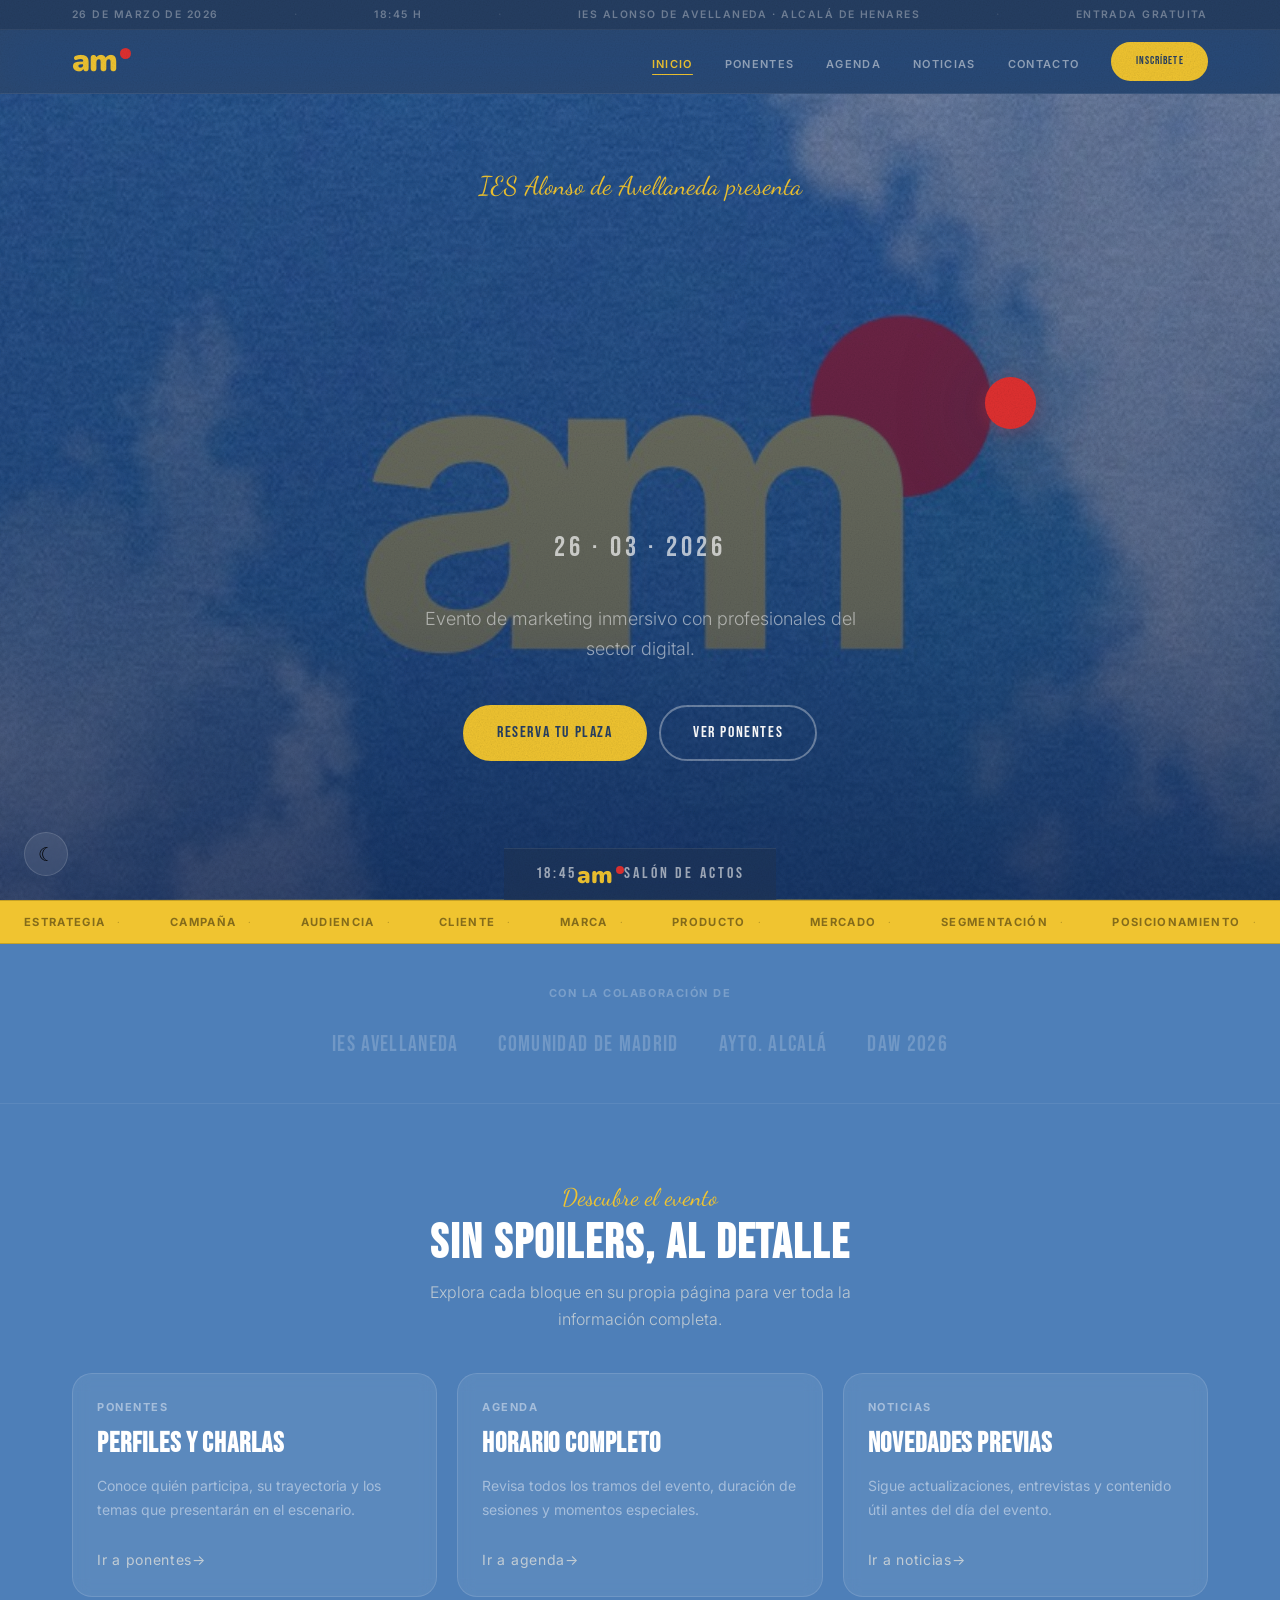
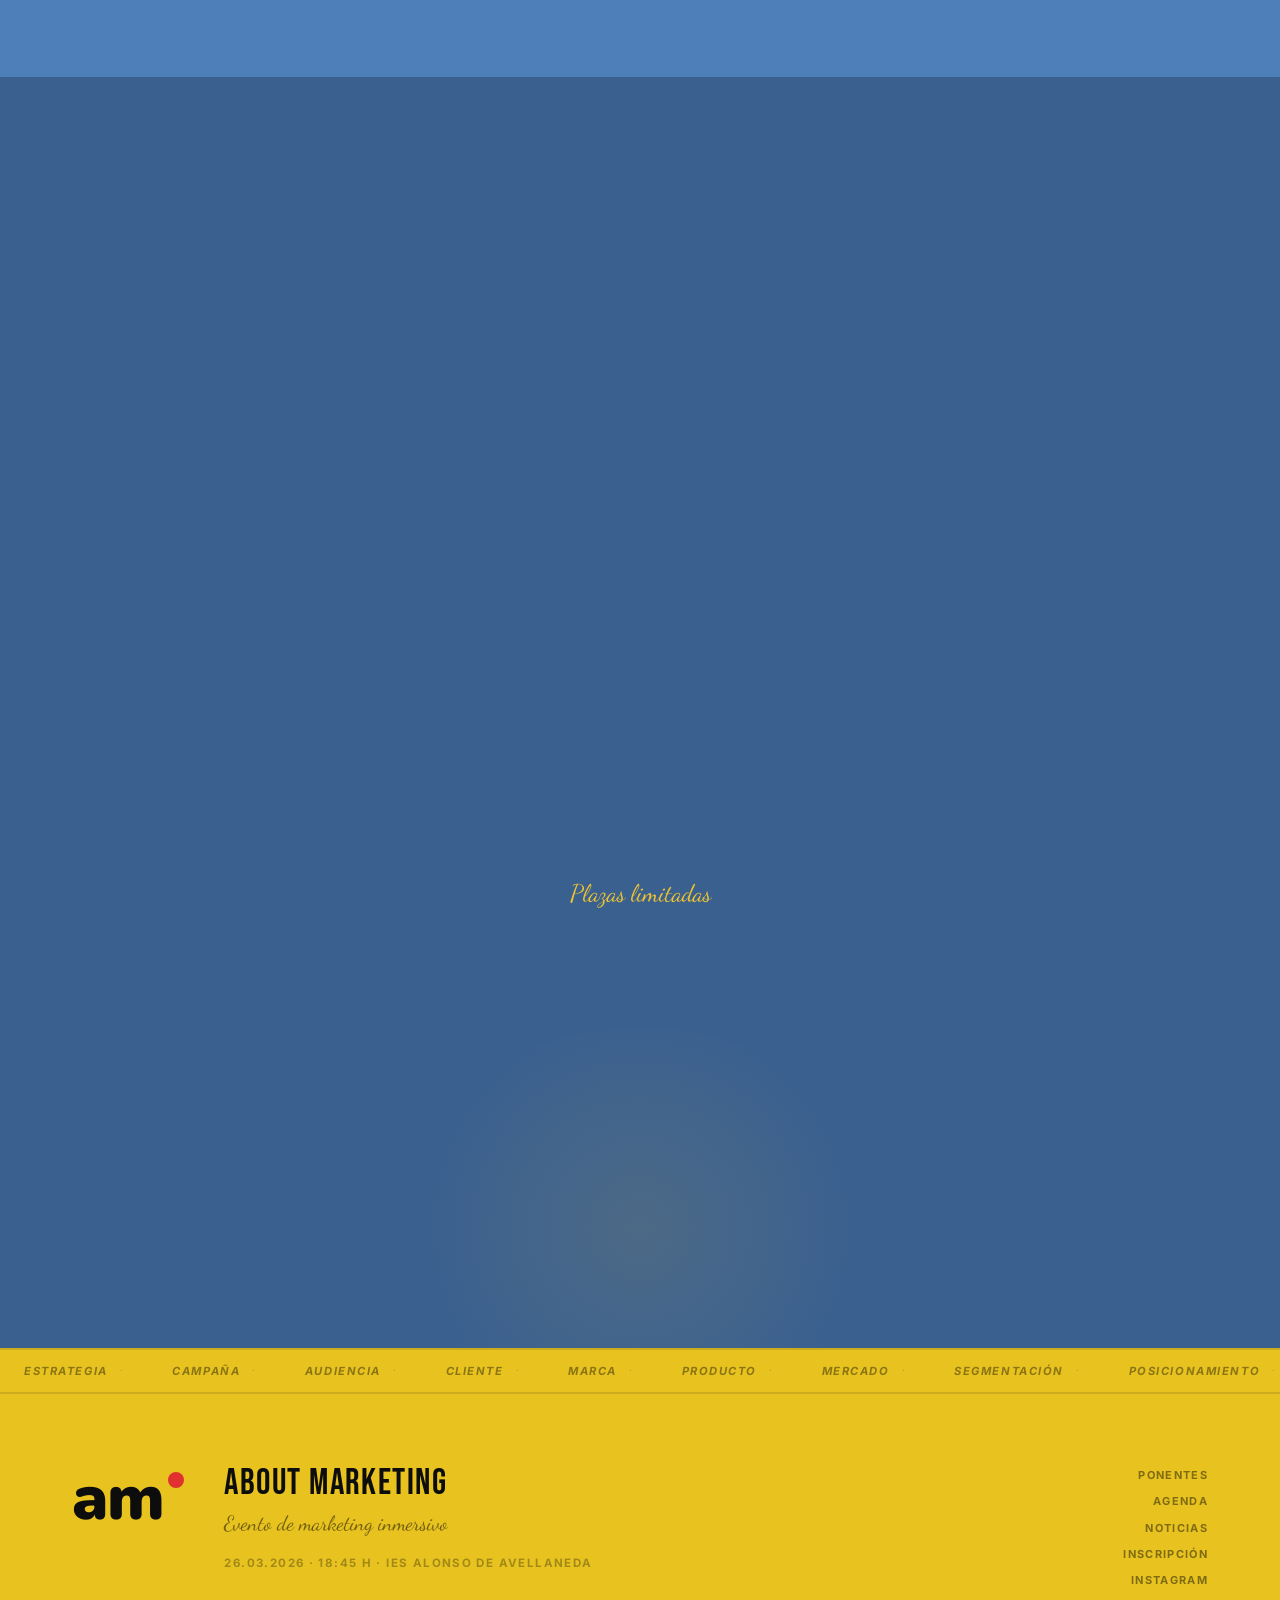
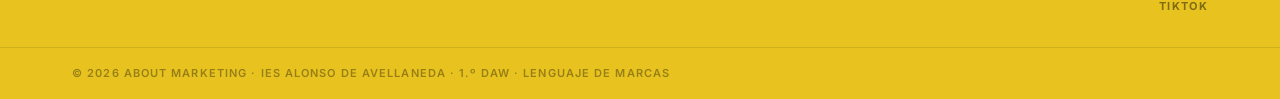
==== commit 2a33bb63: "feat: implementar 30 mejoras de diseño web moderno Mejoras de accesibilidad (WCAG 2.2): - #1 prefers" ====
--- a/index.html
+++ b/index.html
@@ -1,12 +1,30 @@
-﻿<!DOCTYPE html>
+<!DOCTYPE html>
 <html lang="es">
 <head>
   <meta charset="UTF-8">
   <meta name="viewport" content="width=device-width, initial-scale=1.0">
   <meta name="description" content="About Marketing - Evento de marketing inmersivo. IES Alonso de Avellaneda, 26 de marzo de 2026.">
   <meta name="theme-color" content="#4E7FB8">
-  <title>About Marketing · 26.03.2026</title>
+  <title>About Marketing &middot; 26.03.2026</title>
   <link rel="icon" href="data:image/svg+xml,<svg xmlns='http://www.w3.org/2000/svg' viewBox='0 0 100 100'><text y='.9em' font-size='90'>📣</text></svg>">
+
+  <!--
+    MEJORA #7 — Preconnect a Google Fonts
+    ================================================
+    <link rel="preconnect"> le dice al navegador:
+    "Vamos a necesitar recursos de este dominio, abre la conexión YA".
+
+    Esto ahorra tiempo porque la conexión TCP + TLS se establece
+    ANTES de que el CSS pida las fuentes. Puede ahorrar 100-300ms.
+
+    Necesitamos dos preconnects:
+    1) fonts.googleapis.com → para descargar el CSS de las fuentes
+    2) fonts.gstatic.com   → para descargar los archivos .woff2
+       (crossorigin es necesario porque las fuentes se sirven con CORS)
+  -->
+  <link rel="preconnect" href="https://fonts.googleapis.com">
+  <link rel="preconnect" href="https://fonts.gstatic.com" crossorigin>
+
   <link rel="stylesheet" href="css/variables.css">
   <link rel="stylesheet" href="css/base.css">
   <link rel="stylesheet" href="css/navbar.css">
@@ -14,25 +32,43 @@
 </head>
 <body>
 
+  <!--
+    MEJORA #4 — Skip Navigation Link
+    ================================================
+    Enlace invisible que aparece al pulsar Tab.
+    Permite a usuarios de teclado saltar directamente al contenido
+    sin tener que navegar por todo el menú.
+    Requisito WCAG 2.4.1 (nivel A).
+  -->
+  <a href="#contenido-principal" class="skip-link">Saltar al contenido</a>
+
+  <!--
+    MEJORA #9 — Barra de progreso de scroll
+    ================================================
+    Barra fina que muestra cuánto se ha scrolleado.
+    El ancho se actualiza desde mejoras.js con JavaScript.
+  -->
+  <div class="scroll-progress" id="scroll-progress" aria-hidden="true"></div>
+
   <div class="info-bar">
     <div class="contenedor info-bar__inner">
       <span class="info-bar__item">26 de marzo de 2026</span>
-      <span class="info-bar__item info-bar__sep">·</span>
+      <span class="info-bar__item info-bar__sep">&middot;</span>
       <span class="info-bar__item">18:45 h</span>
-      <span class="info-bar__item info-bar__sep">·</span>
-      <span class="info-bar__item">IES Alonso de Avellaneda · Alcalá de Henares</span>
-      <span class="info-bar__item info-bar__sep">·</span>
+      <span class="info-bar__item info-bar__sep">&middot;</span>
+      <span class="info-bar__item">IES Alonso de Avellaneda &middot; Alcal&aacute; de Henares</span>
+      <span class="info-bar__item info-bar__sep">&middot;</span>
       <span class="info-bar__item">Entrada gratuita</span>
     </div>
   </div>
 
-  <nav class="navbar" aria-label="Navegación principal">
+  <nav class="navbar" aria-label="Navegaci&oacute;n principal">
     <div class="contenedor navbar__inner">
       <a href="index.html" class="navbar__logo" aria-label="About Marketing - Inicio">
         <span class="logo-am">am</span>
         <span class="logo-punto" aria-hidden="true"></span>
       </a>
-      <button class="navbar__hamburguesa" aria-label="Abrir menú" aria-expanded="false">
+      <button class="navbar__hamburguesa" aria-label="Abrir men&uacute;" aria-expanded="false">
         <span></span><span></span><span></span>
       </button>
       <ul class="navbar__menu" role="list">
@@ -41,28 +77,43 @@
         <li><a href="pages/agenda.html" class="navbar__link">Agenda</a></li>
         <li><a href="pages/noticias.html" class="navbar__link">Noticias</a></li>
         <li><a href="pages/contacto.html" class="navbar__link">Contacto</a></li>
-        <li><a href="pages/contacto.html" class="btn btn-primario navbar__cta">Inscríbete</a></li>
+        <li><a href="pages/contacto.html" class="btn btn-primario navbar__cta">Inscr&iacute;bete</a></li>
       </ul>
     </div>
   </nav>
 
-  <main>
-
+  <!-- MEJORA #25 — Bot&oacute;n de cambio de tema (dark mode) -->
+  <button class="tema-toggle" id="tema-toggle" aria-label="Cambiar tema claro/oscuro" title="Cambiar tema">
+    <span aria-hidden="true" id="tema-icono">&#9790;</span>
+  </button>
+
+  <main id="contenido-principal">
+
+    <!--
+      MEJORA #20 — Parallax
+      El fondo del hero ahora usa .hero__parallax-bg que se mueve
+      m&aacute;s lento que el contenido al hacer scroll (controlado por JS).
+
+      MEJORA #6 — fetchpriority="high"
+      Le dice al navegador que la imagen del hero es la M&Aacute;S importante
+      de la p&aacute;gina. As&iacute; la descarga primero, mejorando el LCP
+      (Largest Contentful Paint), una m&eacute;trica clave de rendimiento.
+    -->
     <section class="hero" aria-labelledby="hero-titulo" style="padding: 0; min-height: calc(100svh - 94px); position: relative; overflow: hidden; display: flex; flex-direction: column;">
-      <div style="position:absolute; inset:0; z-index:0;">
-        <img src="assets/img/am-cielo.png" alt="" aria-hidden="true" style="width:100%; height:100%; object-fit:cover; object-position:center; filter:saturate(105%) brightness(0.88);">
-        <div style="position:absolute; inset:0; background: linear-gradient(to bottom, rgba(40,70,130,0.55) 0%, rgba(25,50,100,0.65) 60%, rgba(15,35,80,0.9) 100%);"></div>
+      <div class="hero__parallax-bg" id="hero-parallax">
+        <img src="assets/img/am-cielo.png" alt="" aria-hidden="true" fetchpriority="high" width="1920" height="1080">
       </div>
 
       <div class="contenedor" style="flex:1; display:flex; align-items:center; position:relative; z-index:1; padding-top:var(--s-12); padding-bottom:var(--s-16);">
         <div class="hero__inner" style="padding:0; width:100%;">
           <span class="hero__presenta">IES Alonso de Avellaneda presenta</span>
           <h1 id="hero-titulo" class="hero__titulo">about marketing<span class="hero__punto" aria-hidden="true"></span></h1>
-          <p class="hero__fecha">26 · 03 · 2026</p>
+          <p class="hero__fecha">26 &middot; 03 &middot; 2026</p>
           <p class="hero__bajada">Evento de marketing inmersivo con profesionales del sector digital.</p>
           <div class="hero__acciones">
-            <a href="pages/contacto.html" class="btn btn-primario">Reserva tu plaza</a>
-            <a href="pages/ponentes.html" class="btn btn-secundario">Ver ponentes</a>
+            <!-- MEJORA #22 — Hover magn&eacute;tico en botones -->
+            <a href="pages/contacto.html" class="btn btn-primario btn-magnetico">Reserva tu plaza</a>
+            <a href="pages/ponentes.html" class="btn btn-secundario btn-magnetico">Ver ponentes</a>
           </div>
         </div>
       </div>
@@ -73,52 +124,75 @@
           <span class="logo-am">am</span>
           <span class="logo-punto"></span>
         </div>
-        <span class="hero__bottom-item">Salón de Actos</span>
+        <span class="hero__bottom-item">Sal&oacute;n de Actos</span>
       </div>
     </section>
 
     <div class="ticker" aria-hidden="true">
       <div class="ticker__track" id="ticker-track" data-ticker="true"></div>
     </div>
+
+    <!--
+      MEJORA #11 — Social Proof / Colaboradores
+      ================================================
+      Secci&oacute;n de entidades colaboradoras que da credibilidad al evento.
+      Es un patr&oacute;n com&uacute;n: "Si estas entidades conf&iacute;an en nosotros, t&uacute; tambi&eacute;n puedes".
+    -->
+    <section class="social-proof" aria-label="Entidades colaboradoras">
+      <div class="contenedor">
+        <p class="social-proof__titulo">Con la colaboraci&oacute;n de</p>
+        <div class="social-proof__logos" role="list">
+          <span class="social-proof__logo" role="listitem">IES Avellaneda</span>
+          <span class="social-proof__logo" role="listitem">Comunidad de Madrid</span>
+          <span class="social-proof__logo" role="listitem">Ayto. Alcal&aacute;</span>
+          <span class="social-proof__logo" role="listitem">DAW 2026</span>
+        </div>
+      </div>
+    </section>
 
     <section class="seccion inicio-teaser" aria-labelledby="inicio-teaser-titulo">
       <div class="contenedor">
         <div class="seccion-header reveal" style="text-align:center; max-width:700px; margin:0 auto var(--s-10);">
           <span class="seccion-eyebrow">Descubre el evento</span>
           <h2 class="seccion-titulo" id="inicio-teaser-titulo">Sin spoilers, al detalle</h2>
-          <p class="seccion-subtitulo" style="margin:0 auto;">Explora cada bloque en su propia página para ver toda la información completa.</p>
+          <p class="seccion-subtitulo" style="margin:0 auto;">Explora cada bloque en su propia p&aacute;gina para ver toda la informaci&oacute;n completa.</p>
         </div>
 
         <div class="inicio-teaser__grid">
           <article class="inicio-teaser__card reveal">
             <p class="inicio-teaser__eyebrow">Ponentes</p>
             <h3 class="inicio-teaser__titulo">Perfiles y charlas</h3>
-            <p class="inicio-teaser__texto">Conoce quién participa, su trayectoria y los temas que presentarán en el escenario.</p>
+            <p class="inicio-teaser__texto">Conoce qui&eacute;n participa, su trayectoria y los temas que presentar&aacute;n en el escenario.</p>
             <a href="pages/ponentes.html" class="btn-ghost">Ir a ponentes</a>
           </article>
 
           <article class="inicio-teaser__card reveal reveal-delay-1">
             <p class="inicio-teaser__eyebrow">Agenda</p>
             <h3 class="inicio-teaser__titulo">Horario completo</h3>
-            <p class="inicio-teaser__texto">Revisa todos los tramos del evento, duración de sesiones y momentos especiales.</p>
+            <p class="inicio-teaser__texto">Revisa todos los tramos del evento, duraci&oacute;n de sesiones y momentos especiales.</p>
             <a href="pages/agenda.html" class="btn-ghost">Ir a agenda</a>
           </article>
 
           <article class="inicio-teaser__card reveal reveal-delay-2">
             <p class="inicio-teaser__eyebrow">Noticias</p>
             <h3 class="inicio-teaser__titulo">Novedades previas</h3>
-            <p class="inicio-teaser__texto">Sigue actualizaciones, entrevistas y contenido útil antes del día del evento.</p>
+            <p class="inicio-teaser__texto">Sigue actualizaciones, entrevistas y contenido &uacute;til antes del d&iacute;a del evento.</p>
             <a href="pages/noticias.html" class="btn-ghost">Ir a noticias</a>
           </article>
         </div>
       </div>
     </section>
 
+    <!--
+      MEJORA #12 — Estad&iacute;sticas animadas
+      Los atributos data-valor-final y data-es-numero indican a mejoras.js
+      qu&eacute; valores animar y cu&aacute;les son num&eacute;ricos (para contar de 0 al valor).
+    -->
     <section class="seccion seccion-alt sobre-evento" id="sobre" aria-labelledby="sobre-titulo">
       <div class="contenedor">
         <div class="sobre-evento__layout reveal">
           <div class="sobre-evento__img-wrap">
-            <img src="assets/img/sobre-evento.png" alt="Evento de marketing inmersivo" loading="lazy" style="border-radius:var(--radio-lg);">
+            <img src="assets/img/sobre-evento.png" alt="Evento de marketing inmersivo" loading="lazy" style="border-radius:var(--radio-lg);" width="600" height="400">
           </div>
 
           <div class="sobre-evento__texto">
@@ -127,14 +201,26 @@
             <p>Una jornada de ponencias, networking y aprendizaje con profesionales del sector digital.</p>
 
             <div class="sobre-evento__stats">
-              <div class="sobre-evento__stat"><span class="sobre-evento__stat-valor">2</span><span class="sobre-evento__stat-label">Ponentes</span></div>
-              <div class="sobre-evento__stat"><span class="sobre-evento__stat-valor">Free</span><span class="sobre-evento__stat-label">Entrada</span></div>
-              <div class="sobre-evento__stat"><span class="sobre-evento__stat-valor">18:45</span><span class="sobre-evento__stat-label">Hora de inicio</span></div>
-              <div class="sobre-evento__stat"><span class="sobre-evento__stat-valor">26.03</span><span class="sobre-evento__stat-label">Fecha</span></div>
+              <div class="sobre-evento__stat">
+                <span class="sobre-evento__stat-valor stat-animado" data-valor-final="2" data-es-numero="true">0</span>
+                <span class="sobre-evento__stat-label">Ponentes</span>
+              </div>
+              <div class="sobre-evento__stat">
+                <span class="sobre-evento__stat-valor">Free</span>
+                <span class="sobre-evento__stat-label">Entrada</span>
+              </div>
+              <div class="sobre-evento__stat">
+                <span class="sobre-evento__stat-valor">18:45</span>
+                <span class="sobre-evento__stat-label">Hora de inicio</span>
+              </div>
+              <div class="sobre-evento__stat">
+                <span class="sobre-evento__stat-valor">26.03</span>
+                <span class="sobre-evento__stat-label">Fecha</span>
+              </div>
             </div>
 
             <div style="margin-top:var(--s-8);">
-              <a href="pages/contacto.html" class="btn btn-primario">Inscríbete gratis</a>
+              <a href="pages/contacto.html" class="btn btn-primario btn-magnetico">Inscr&iacute;bete gratis</a>
             </div>
           </div>
         </div>
@@ -144,13 +230,24 @@
     <section class="cta-section">
       <div class="contenedor" style="position:relative; z-index:1;">
         <span class="seccion-eyebrow" style="display:block; text-align:center;">Plazas limitadas</span>
-        <h2 class="cta-section__titulo reveal">¿Listo para <span>aprender?</span></h2>
-        <p class="cta-section__sub reveal reveal-delay-1">Entrada gratuita. 26 de marzo, 18:45 h. IES Alonso de Avellaneda, Alcalá de Henares.</p>
-        <a href="pages/contacto.html" class="btn btn-primario reveal reveal-delay-2" style="font-size:1rem; padding:1rem 2.5rem;">Inscríbete ahora</a>
+        <h2 class="cta-section__titulo reveal">&iquest;Listo para <span>aprender?</span></h2>
+        <p class="cta-section__sub reveal reveal-delay-1">Entrada gratuita. 26 de marzo, 18:45 h. IES Alonso de Avellaneda, Alcal&aacute; de Henares.</p>
+        <a href="pages/contacto.html" class="btn btn-primario btn-magnetico reveal reveal-delay-2" style="font-size:1rem; padding:1rem 2.5rem;">Inscr&iacute;bete ahora</a>
       </div>
     </section>
 
   </main>
+
+  <!--
+    MEJORA #10 — CTA Sticky en m&oacute;vil
+    ================================================
+    Bot&oacute;n fijo en la parte inferior de la pantalla (solo m&oacute;vil).
+    Aparece al hacer scroll, para que el usuario siempre tenga acceso
+    a la acci&oacute;n principal sin tener que volver arriba.
+  -->
+  <div class="cta-sticky-movil" id="cta-sticky" aria-label="Inscripci&oacute;n r&aacute;pida">
+    <a href="pages/contacto.html" class="btn btn-primario">Inscr&iacute;bete ahora</a>
+  </div>
 
   <footer class="footer">
     <div class="footer__ticker-wrapper">
@@ -163,13 +260,13 @@
         <div class="footer__info">
           <p class="footer__tagline">About Marketing</p>
           <p class="footer__sub">Evento de marketing inmersivo</p>
-          <p style="font-size:0.72rem; font-family:var(--fuente-cuerpo); font-weight:700; text-transform:uppercase; letter-spacing:0.12em; color:rgba(0,0,0,0.3); margin-top:var(--s-2);">26.03.2026 · 18:45 h · IES Alonso de Avellaneda</p>
-        </div>
-        <nav class="footer__links" aria-label="Navegación del pie de página">
+          <p style="font-size:0.72rem; font-family:var(--fuente-cuerpo); font-weight:700; text-transform:uppercase; letter-spacing:0.12em; color:rgba(0,0,0,0.3); margin-top:var(--s-2);">26.03.2026 &middot; 18:45 h &middot; IES Alonso de Avellaneda</p>
+        </div>
+        <nav class="footer__links" aria-label="Navegaci&oacute;n del pie de p&aacute;gina">
           <a href="pages/ponentes.html" class="footer__link">Ponentes</a>
           <a href="pages/agenda.html" class="footer__link">Agenda</a>
           <a href="pages/noticias.html" class="footer__link">Noticias</a>
-          <a href="pages/contacto.html" class="footer__link">Inscripción</a>
+          <a href="pages/contacto.html" class="footer__link">Inscripci&oacute;n</a>
           <a href="#" class="footer__link">Instagram</a>
           <a href="#" class="footer__link">TikTok</a>
         </nav>
@@ -178,7 +275,7 @@
 
     <div class="footer__bottom">
       <div class="contenedor footer__bottom-inner">
-        <p class="footer__copy">© 2026 About Marketing · IES Alonso de Avellaneda · 1.º DAW · Lenguaje de Marcas</p>
+        <p class="footer__copy">&copy; 2026 About Marketing &middot; IES Alonso de Avellaneda &middot; 1.&ordm; DAW &middot; Lenguaje de Marcas</p>
       </div>
     </div>
   </footer>
@@ -186,5 +283,7 @@
   <script src="js/navbar.js"></script>
   <script src="js/animaciones.js"></script>
   <script src="js/ticker.js"></script>
+  <!-- MEJORA: nuevo archivo con todas las funcionalidades a&ntilde;adidas -->
+  <script src="js/mejoras.js"></script>
 </body>
 </html>
--- a/css/variables.css
+++ b/css/variables.css
@@ -1,10 +1,39 @@
 /* =============================================
-   ABOUT MARKETING — variables.css FINAL
+   ABOUT MARKETING — variables.css
    Paleta: azul cielo retro + amarillo + rojo
    Inspirado en las imágenes del brand kit.
+
+   MEJORA #25: Dark mode con CSS custom properties
+   MEJORA #18: color-mix() para estados hover dinámicos
+   MEJORA #28: Fuentes variables (variable fonts)
    ============================================= */
 
-@import url('https://fonts.googleapis.com/css2?family=Nunito:wght@400;700;800;900&family=Dancing+Script:wght@600;700&family=Inter:wght@300;400;500;600;700&family=Bebas+Neue&display=swap');
+/*
+ * MEJORA #28 — Fuentes variables (Variable Fonts)
+ * ------------------------------------------------
+ * En vez de cargar múltiples pesos por separado (400, 700, 800, 900...),
+ * usamos fuentes variables que contienen TODOS los pesos en un solo archivo.
+ *
+ * Ventajas:
+ * - Menos peticiones HTTP (1 archivo en vez de 4-5)
+ * - Menos KB totales descargados
+ * - Podemos usar cualquier peso intermedio (ej: font-weight: 650)
+ *
+ * MEJORA #8 — font-display: swap
+ * ------------------------------------------------
+ * El parámetro &display=swap le dice al navegador:
+ * "Muestra texto con fuente del sistema mientras se carga la web font".
+ * Esto evita el efecto FOIT (Flash Of Invisible Text) y mejora el LCP.
+ */
+@import url('https://fonts.googleapis.com/css2?family=Nunito:wght@400..900&family=Dancing+Script:wght@600;700&family=Inter:wght@300..700&family=Bebas+Neue&display=swap');
+
+
+/* ══════════════════════════════════════════
+   TEMA CLARO (por defecto)
+   ══════════════════════════════════════════
+   Todas las variables de color se definen aquí.
+   El tema oscuro las sobreescribirá más abajo.
+*/
 
 :root {
 
@@ -39,7 +68,12 @@
   --borde:         rgba(255,255,255,0.14);
   --borde-suave:   rgba(255,255,255,0.07);
 
-  /* ── ALIAS ── */
+  /*
+   * ── ALIAS SEMÁNTICOS ──
+   * Estos alias permiten cambiar de tema fácilmente.
+   * En vez de usar colores directos, los componentes usan estos alias.
+   * Así, al activar dark mode, solo hay que cambiar estos valores.
+   */
   --color-fondo:       var(--cielo);
   --color-fondo-2:     var(--cielo-oscuro);
   --color-card:        rgba(255,255,255,0.08);
@@ -51,6 +85,23 @@
   --color-blanco:      var(--blanco);
   --color-rojo:        var(--rojo);
 
+  /*
+   * MEJORA #18 — color-mix() para estados hover
+   * ------------------------------------------------
+   * En vez de definir un color fijo para cada estado hover,
+   * usamos color-mix() para generar variantes automáticamente.
+   *
+   * Sintaxis: color-mix(in srgb, color1 porcentaje, color2 porcentaje)
+   * Esto mezcla dos colores en el espacio de color sRGB.
+   *
+   * Ejemplo: color-mix(in srgb, var(--amarillo), black 15%)
+   *          = 85% amarillo + 15% negro = amarillo más oscuro
+   */
+  --amarillo-hover:  color-mix(in srgb, var(--amarillo), black 15%);
+  --amarillo-active: color-mix(in srgb, var(--amarillo), black 25%);
+  --cielo-hover:     color-mix(in srgb, var(--cielo), white 15%);
+  --rojo-hover:      color-mix(in srgb, var(--rojo), black 15%);
+
   /* ── TIPOGRAFÍAS ── */
   /* Nunito Black → redondeada, cálida, = feel del logo am */
   --fuente-logo:    'Nunito', sans-serif;
@@ -93,4 +144,87 @@
   --sombra-calida: 0 8px 32px rgba(240,196,48,0.25);
   --sombra-azul:   0 8px 32px rgba(30,60,100,0.35);
   --sombra-rojo:   0 4px 20px rgba(224,48,48,0.3);
+
+  /*
+   * ── INDICADOR DE TEMA ──
+   * Variable usada por JS para saber qué tema está activo.
+   * También permite a CSS usar color-scheme para estilizar
+   * controles nativos del navegador (scrollbars, inputs, etc.).
+   */
+  color-scheme: light;
 }
+
+
+/* ══════════════════════════════════════════
+   MEJORA #25 — DARK MODE
+   ══════════════════════════════════════════
+
+   El dark mode funciona en 2 niveles:
+
+   1) AUTOMÁTICO: Si el usuario tiene su sistema operativo en modo oscuro,
+      se activa con @media (prefers-color-scheme: dark).
+      Solo se aplica si NO se ha elegido un tema manualmente.
+
+   2) MANUAL: Al hacer clic en el botón de tema, se añade
+      data-theme="dark" o data-theme="light" al <html>.
+      Esto tiene PRIORIDAD sobre la preferencia del sistema.
+
+   IMPORTANTE para 1ºDAW:
+   - :root es lo mismo que html, pero con más especificidad.
+   - [data-theme="dark"] selecciona elementos con ese atributo.
+   - :not([data-theme="light"]) excluye elementos con tema claro forzado.
+*/
+
+/* Dark mode automático (preferencia del sistema) */
+@media (prefers-color-scheme: dark) {
+  :root:not([data-theme="light"]) {
+    --cielo:         #1a2a3e;
+    --cielo-claro:   #243a54;
+    --cielo-oscuro:  #121e2e;
+    --cielo-noche:   #0d1520;
+    --cielo-velo:    rgba(26, 42, 62, 0.15);
+
+    --crema:         #e0d8c8;
+    --crema-suave:   rgba(224, 216, 200, 0.65);
+    --crema-velo:    rgba(224, 216, 200, 0.12);
+
+    --borde:         rgba(255,255,255,0.10);
+    --borde-suave:   rgba(255,255,255,0.05);
+
+    --color-fondo:       var(--cielo);
+    --color-fondo-2:     var(--cielo-oscuro);
+    --color-card:        rgba(255,255,255,0.05);
+    --color-card-hover:  rgba(255,255,255,0.10);
+
+    --sombra-calida: 0 8px 32px rgba(240,196,48,0.15);
+    --sombra-azul:   0 8px 32px rgba(10,20,40,0.5);
+
+    color-scheme: dark;
+  }
+}
+
+/* Dark mode manual (usuario hizo clic en el botón) */
+[data-theme="dark"] {
+  --cielo:         #1a2a3e;
+  --cielo-claro:   #243a54;
+  --cielo-oscuro:  #121e2e;
+  --cielo-noche:   #0d1520;
+  --cielo-velo:    rgba(26, 42, 62, 0.15);
+
+  --crema:         #e0d8c8;
+  --crema-suave:   rgba(224, 216, 200, 0.65);
+  --crema-velo:    rgba(224, 216, 200, 0.12);
+
+  --borde:         rgba(255,255,255,0.10);
+  --borde-suave:   rgba(255,255,255,0.05);
+
+  --color-fondo:       var(--cielo);
+  --color-fondo-2:     var(--cielo-oscuro);
+  --color-card:        rgba(255,255,255,0.05);
+  --color-card-hover:  rgba(255,255,255,0.10);
+
+  --sombra-calida: 0 8px 32px rgba(240,196,48,0.15);
+  --sombra-azul:   0 8px 32px rgba(10,20,40,0.5);
+
+  color-scheme: dark;
+}
--- a/css/base.css
+++ b/css/base.css
@@ -1,8 +1,22 @@
 /* =============================================
-   ABOUT MARKETING — base.css FINAL
+   ABOUT MARKETING — base.css
    Reset, global, grano, utilidades, botones
+
+   MEJORAS IMPLEMENTADAS EN ESTE ARCHIVO:
+   #1  — prefers-reduced-motion (accesibilidad)
+   #2  — :focus-visible (navegación por teclado)
+   #4  — Skip navigation link (accesibilidad)
+   #9  — Barra de progreso de scroll
+   #13 — text-wrap: balance en titulares
+   #14 — text-wrap: pretty en párrafos
+   #15 — CSS nesting nativo (selectores anidados)
+   #16 — accent-color para checkboxes/radios
+   #24 — Skeleton loader mejorado con shimmer
+   #30 — Propiedades lógicas CSS
    ============================================= */
 
+
+/* ── RESET GLOBAL ── */
 *, *::before, *::after { box-sizing: border-box; margin: 0; padding: 0; }
 
 html { scroll-behavior: smooth; font-size: 16px; }
@@ -14,7 +28,19 @@
   line-height: 1.65;
   -webkit-font-smoothing: antialiased;
   overflow-x: hidden;
-}
+
+  /*
+   * MEJORA #16 — accent-color
+   * ------------------------------------------------
+   * Propiedad CSS moderna que cambia el color de los controles
+   * nativos del navegador: checkboxes, radios, range sliders, progress bars.
+   *
+   * Antes había que crear componentes custom para cambiar estos colores.
+   * Ahora con una sola línea se aplica a TODOS los controles nativos.
+   */
+  accent-color: var(--amarillo);
+}
+
 
 /* ── GRAIN OVERLAY — textura de película, como en imagen 3 ── */
 body::after {
@@ -29,8 +55,43 @@
   mix-blend-mode: multiply;
 }
 
-h1,h2,h3,h4,h5,h6 { font-family: var(--fuente-display); line-height: 1.0; color: var(--blanco); }
-p { line-height: 1.7; color: var(--crema-suave); }
+
+/*
+ * MEJORA #13 — text-wrap: balance
+ * ------------------------------------------------
+ * Le dice al navegador que reparta el texto de los titulares
+ * de forma equilibrada entre las líneas, evitando "huérfanos"
+ * (una palabra suelta en la última línea).
+ *
+ * Antes: "Evento de marketing
+ *         inmersivo"
+ *
+ * Ahora: "Evento de marketing
+ *         inmersivo" (más equilibrado)
+ *
+ * Solo funciona en navegadores modernos (Chrome 114+, Firefox 121+).
+ * En navegadores antiguos se ignora sin romper nada (progressive enhancement).
+ */
+h1,h2,h3,h4,h5,h6 {
+  font-family: var(--fuente-display);
+  line-height: 1.0;
+  color: var(--blanco);
+  text-wrap: balance;
+}
+
+/*
+ * MEJORA #14 — text-wrap: pretty
+ * ------------------------------------------------
+ * Similar a balance, pero para párrafos largos.
+ * Evita que quede una sola palabra corta en la última línea.
+ * Es menos agresivo que balance (no redistribuye tanto el texto).
+ */
+p {
+  line-height: 1.7;
+  color: var(--crema-suave);
+  text-wrap: pretty;
+}
+
 a { color: var(--amarillo); text-decoration: none; transition: color var(--trans-r); }
 a:hover { color: var(--blanco); }
 img { max-width: 100%; display: block; }
@@ -38,25 +99,132 @@
 button { cursor: pointer; border: none; background: none; font-family: inherit; }
 input,textarea,select { font-family: inherit; }
 
-/* ── CONTENEDOR ── */
+
+/* ══════════════════════════════════════════
+   MEJORA #4 — SKIP NAVIGATION (Saltar al contenido)
+   ══════════════════════════════════════════
+
+   Es un enlace invisible que aparece SOLO cuando el usuario
+   navega con el teclado (Tab). Permite saltar directamente al
+   contenido principal sin tener que tabular por todo el menú.
+
+   Es un requisito de accesibilidad WCAG 2.4.1 (nivel A).
+
+   HTML necesario en cada página:
+   <a href="#contenido-principal" class="skip-link">Saltar al contenido</a>
+   <main id="contenido-principal">...</main>
+*/
+
+.skip-link {
+  position: absolute;
+  top: -100%;
+  left: var(--s-4);
+  z-index: 10000;
+  padding: var(--s-3) var(--s-6);
+  background: var(--amarillo);
+  color: var(--cielo-noche);
+  font-family: var(--fuente-cuerpo);
+  font-weight: 700;
+  font-size: var(--texto-sm);
+  border-radius: 0 0 var(--radio-md) var(--radio-md);
+  text-decoration: none;
+  transition: top var(--trans-r);
+}
+
+/* Cuando el usuario hace Tab y el enlace recibe foco, aparece */
+.skip-link:focus {
+  top: 0;
+}
+
+
+/* ══════════════════════════════════════════
+   MEJORA #2 — FOCUS VISIBLE
+   ══════════════════════════════════════════
+
+   :focus-visible es una pseudo-clase CSS moderna que SOLO se activa
+   cuando el navegador detecta que el foco es relevante para el usuario.
+
+   - Si haces clic con el ratón → NO aparece el outline (no molesta)
+   - Si usas Tab con el teclado → SÍ aparece el outline (necesario)
+
+   Esto es mucho mejor que :focus, que se activa siempre.
+
+   WCAG 2.4.11 exige que el indicador de foco sea visible.
+   Usamos un outline amarillo con offset para que se vea bien
+   sobre fondos oscuros.
+*/
+
+/* Eliminamos el outline por defecto del navegador */
+:focus {
+  outline: none;
+}
+
+/* Lo reemplazamos con uno mejor, solo para navegación por teclado */
+:focus-visible {
+  outline: 3px solid var(--amarillo);
+  outline-offset: 3px;
+  border-radius: var(--radio-sm);
+}
+
+/* Botones primarios: outline blanco porque el botón ya es amarillo */
+.btn-primario:focus-visible {
+  outline-color: var(--blanco);
+}
+
+
+/* ══════════════════════════════════════════
+   MEJORA #9 — BARRA DE PROGRESO DE SCROLL
+   ══════════════════════════════════════════
+
+   Una barra fina en la parte superior que muestra
+   cuánto se ha scrolleado de la página.
+   El ancho se controla desde JavaScript (mejoras.js).
+*/
+
+.scroll-progress {
+  position: fixed;
+  top: 0;
+  left: 0;
+  height: 3px;
+  width: 0%;
+  background: linear-gradient(90deg, var(--amarillo), var(--rojo));
+  z-index: 10001;
+  transition: width 0.1s linear;
+  pointer-events: none;
+}
+
+
+/* ── CONTENEDOR ──
+ *
+ * MEJORA #30 — Propiedades lógicas
+ * ------------------------------------------------
+ * En vez de padding-left / padding-right usamos padding-inline.
+ * En vez de margin-top / margin-bottom usamos margin-block.
+ *
+ * "inline" = eje horizontal (en idiomas de izquierda a derecha)
+ * "block"  = eje vertical
+ *
+ * Ventaja: si la web se traduce a árabe (derecha a izquierda),
+ * los márgenes se adaptan automáticamente. Es más "universal".
+ */
 .contenedor {
   width: 100%;
   max-width: var(--ancho-max);
-  margin: 0 auto;
-  padding: 0 var(--s-8);
+  margin-inline: auto;
+  padding-inline: var(--s-8);
 }
 
 /* ── SECCIONES ── */
-.seccion { padding: var(--s-20) 0; }
+.seccion { padding-block: var(--s-20); }
 .seccion-alt { background: var(--cielo-oscuro); }
-.seccion-header { margin-bottom: var(--s-10); }
+.seccion-header { margin-block-end: var(--s-10); }
 
 .seccion-eyebrow {
   font-family: var(--fuente-script);
   font-size: 1.5rem;
   color: var(--amarillo);
   display: block;
-  margin-bottom: var(--s-2);
+  margin-block-end: var(--s-2);
   line-height: 1.2;
 }
 
@@ -67,7 +235,7 @@
   text-transform: uppercase;
   color: var(--blanco);
   line-height: 0.95;
-  margin-bottom: var(--s-3);
+  margin-block-end: var(--s-3);
 }
 
 .seccion-subtitulo {
@@ -77,7 +245,11 @@
   max-width: 480px;
 }
 
-/* ── BOTONES ── */
+
+/* ══════════════════════════════════════════
+   BOTONES
+   ══════════════════════════════════════════ */
+
 .btn {
   display: inline-flex;
   align-items: center;
@@ -130,11 +302,15 @@
   border-radius: 0;
   gap: var(--s-2);
 }
-.btn-ghost::after { content: '→'; transition: transform var(--trans-n); display: inline-block; }
+.btn-ghost::after { content: '\2192'; transition: transform var(--trans-n); display: inline-block; }
 .btn-ghost:hover { color: var(--amarillo); }
 .btn-ghost:hover::after { transform: translateX(5px); }
 
-/* ── BADGES ── */
+
+/* ══════════════════════════════════════════
+   BADGES
+   ══════════════════════════════════════════ */
+
 .badge {
   display: inline-flex;
   align-items: center;
@@ -167,16 +343,66 @@
   border: 1px solid var(--borde);
 }
 
-/* ── SKELETON ── */
+
+/* ══════════════════════════════════════════
+   MEJORA #24 — SKELETON LOADER MEJORADO
+   ══════════════════════════════════════════
+
+   Los skeleton screens muestran una "silueta" del contenido
+   mientras se cargan los datos reales (desde JSON, API, etc.).
+
+   Son mejores que un spinner porque:
+   1) Muestran la FORMA del contenido que vendrá
+   2) El usuario percibe que la carga es más rápida
+   3) No hay salto de layout cuando llega el contenido (menos CLS)
+
+   El efecto shimmer (brillo que se desplaza) da sensación de actividad.
+*/
+
 .skeleton {
-  background: linear-gradient(90deg, rgba(255,255,255,0.06) 25%, rgba(255,255,255,0.12) 50%, rgba(255,255,255,0.06) 75%);
+  background: linear-gradient(
+    90deg,
+    rgba(255,255,255,0.06) 25%,
+    rgba(255,255,255,0.12) 50%,
+    rgba(255,255,255,0.06) 75%
+  );
   background-size: 200% 100%;
   animation: sk 1.5s ease infinite;
   border-radius: var(--radio-md);
 }
-@keyframes sk { 0% { background-position: 200% 0; } 100% { background-position: -200% 0; } }
-
-/* ── REVEAL ── */
+
+/* Variantes de skeleton para diferentes formas de contenido */
+.skeleton-texto {
+  height: 1em;
+  margin-block-end: 0.5em;
+  width: 80%;
+}
+.skeleton-titulo {
+  height: 1.5em;
+  margin-block-end: 0.75em;
+  width: 60%;
+}
+.skeleton-avatar {
+  width: 48px;
+  height: 48px;
+  border-radius: 50%;
+}
+.skeleton-imagen {
+  width: 100%;
+  height: 200px;
+  border-radius: var(--radio-md);
+}
+
+@keyframes sk {
+  0%   { background-position: 200% 0; }
+  100% { background-position: -200% 0; }
+}
+
+
+/* ══════════════════════════════════════════
+   REVEAL — animaciones de entrada al scroll
+   ══════════════════════════════════════════ */
+
 .reveal {
   opacity: 0;
   transform: translateY(20px);
@@ -187,13 +413,114 @@
 .reveal-delay-2 { transition-delay: 0.2s; }
 .reveal-delay-3 { transition-delay: 0.3s; }
 
-/* ── UTILS ── */
+
+/* ══════════════════════════════════════════
+   UTILIDADES
+   ══════════════════════════════════════════ */
+
 .oculto { display: none !important; }
 .texto-acento { color: var(--amarillo); }
 
-/* ── RESPONSIVE ── */
+/*
+ * Clase para ocultar visualmente un elemento
+ * pero que siga siendo accesible para lectores de pantalla.
+ * Útil para textos que aportan contexto a usuarios con discapacidad visual.
+ */
+.sr-only {
+  position: absolute;
+  width: 1px;
+  height: 1px;
+  padding: 0;
+  margin: -1px;
+  overflow: hidden;
+  clip: rect(0, 0, 0, 0);
+  white-space: nowrap;
+  border-width: 0;
+}
+
+
+/* ══════════════════════════════════════════
+   MEJORA #25 — BOTÓN DE CAMBIO DE TEMA
+   ══════════════════════════════════════════
+
+   Botón circular en la esquina inferior izquierda
+   que permite alternar entre tema claro y oscuro.
+*/
+
+.tema-toggle {
+  position: fixed;
+  bottom: var(--s-6);
+  left: var(--s-6);
+  z-index: 9999;
+  width: 44px;
+  height: 44px;
+  border-radius: 50%;
+  background: var(--color-card);
+  border: 1px solid var(--borde);
+  backdrop-filter: blur(12px);
+  display: flex;
+  align-items: center;
+  justify-content: center;
+  font-size: 1.2rem;
+  cursor: pointer;
+  transition: all var(--trans-n);
+}
+.tema-toggle:hover {
+  background: var(--color-card-hover);
+  transform: scale(1.1);
+}
+
+
+/* ══════════════════════════════════════════
+   MEJORA #1 — PREFERS-REDUCED-MOTION
+   ══════════════════════════════════════════
+
+   Esta media query detecta si el usuario ha activado
+   "Reducir movimiento" en la configuración de su sistema operativo
+   (macOS: Accesibilidad > Pantalla > Reducir movimiento
+    Windows: Configuración > Accesibilidad > Efectos visuales)
+
+   Es OBLIGATORIO para accesibilidad (WCAG 2.3.3).
+   Algunas personas sufren mareos o migrañas con las animaciones.
+
+   Cuando está activo:
+   - Todas las animaciones duran casi 0 (se ven instantáneas)
+   - Las transiciones se reducen a lo mínimo
+   - Parallax y efectos de scroll se desactivan
+
+   IMPORTANTE: usamos 0.01ms en vez de 0ms porque algunos
+   navegadores ignoran animation-duration: 0ms.
+*/
+
+@media (prefers-reduced-motion: reduce) {
+  *,
+  *::before,
+  *::after {
+    animation-duration: 0.01ms !important;
+    animation-iteration-count: 1 !important;
+    transition-duration: 0.01ms !important;
+    scroll-behavior: auto !important;
+  }
+
+  /* Desactivar parallax cuando el usuario no quiere movimiento */
+  .hero__parallax {
+    transform: none !important;
+  }
+
+  /* Los reveals aparecen directamente sin animación */
+  .reveal {
+    opacity: 1;
+    transform: none;
+  }
+}
+
+
+/* ══════════════════════════════════════════
+   RESPONSIVE
+   ══════════════════════════════════════════ */
+
 @media (max-width: 768px) {
-  .contenedor { padding: 0 var(--s-5); }
-  .seccion { padding: var(--s-16) 0; }
+  .contenedor { padding-inline: var(--s-5); }
+  .seccion { padding-block: var(--s-16); }
   .seccion-titulo { font-size: var(--texto-3xl); }
 }
--- a/css/navbar.css
+++ b/css/navbar.css
@@ -1,8 +1,13 @@
 /* =============================================
-   ABOUT MARKETING — navbar.css FINAL
-   Estructura nueva: info bar arriba + nav limpia
+   ABOUT MARKETING — navbar.css
+   Estructura: info bar arriba + nav limpia
    Logo: am con punto rojo, en Nunito Black
+
+   MEJORAS IMPLEMENTADAS EN ESTE ARCHIVO:
+   #10 — CTA sticky en móvil (botón fijo inferior)
+   #30 — Propiedades lógicas CSS
    ============================================= */
+
 
 /* ── INFO BAR — franja pequeña encima del nav ── */
 .info-bar {
@@ -36,6 +41,7 @@
 }
 .info-bar__sep { color: rgba(255,255,255,0.12); }
 
+
 /* ── NAVBAR PRINCIPAL ── */
 .navbar {
   position: fixed;
@@ -60,6 +66,7 @@
   justify-content: space-between;
   width: 100%;
 }
+
 
 /* ── LOGO — am con punto rojo ── */
 .navbar__logo {
@@ -99,6 +106,7 @@
   92%           { transform: scale(1.3); }
 }
 
+
 /* ── MENÚ ── */
 .navbar__menu {
   display: flex;
@@ -133,6 +141,7 @@
 
 .navbar__cta { padding: 0.55rem 1.4rem; font-size: var(--texto-xs); border-radius: var(--radio-full); }
 
+
 /* ── HAMBURGUESA ── */
 .navbar__hamburguesa {
   display: none;
@@ -148,11 +157,67 @@
 .navbar__hamburguesa.abierto span:nth-child(2) { opacity: 0; }
 .navbar__hamburguesa.abierto span:nth-child(3) { transform: translateY(-6.5px) rotate(-45deg); background: var(--amarillo); }
 
+
 /* ── OFFSET PARA CONTENIDO ── */
 /* El body necesita padding para no quedar bajo las barras fijas */
 body { padding-top: 94px; }
 
-/* ── RESPONSIVE ── */
+
+/* ══════════════════════════════════════════
+   MEJORA #10 — CTA STICKY EN MÓVIL
+   ══════════════════════════════════════════
+
+   Un botón fijo en la parte inferior de la pantalla
+   que aparece cuando el usuario hace scroll en móvil.
+
+   Esto es un patrón muy común en webs de marketing modernas.
+   El botón siempre está accesible sin tener que volver arriba.
+
+   Comportamiento:
+   - Oculto por defecto (translateY lo saca de la pantalla)
+   - JavaScript añade .visible cuando el usuario pasa el hero
+   - Solo aparece en pantallas <= 768px (móvil/tablet)
+
+   WCAG 2.5.8: el target mínimo es 44x44px (nosotros usamos 48px alto)
+*/
+
+.cta-sticky-movil {
+  display: none;
+}
+
+@media (max-width: 768px) {
+  .cta-sticky-movil {
+    display: flex;
+    position: fixed;
+    bottom: 0;
+    left: 0;
+    right: 0;
+    z-index: 999;
+    padding: var(--s-3) var(--s-5);
+    background: rgba(37, 62, 98, 0.95);
+    backdrop-filter: blur(12px);
+    -webkit-backdrop-filter: blur(12px);
+    border-top: 1px solid rgba(255,255,255,0.1);
+    transform: translateY(100%);
+    transition: transform var(--trans-n);
+    /* Espacio seguro para iPhones con barra Home */
+    padding-bottom: max(var(--s-3), env(safe-area-inset-bottom));
+  }
+  .cta-sticky-movil.visible {
+    transform: translateY(0);
+  }
+  .cta-sticky-movil .btn {
+    width: 100%;
+    justify-content: center;
+    padding-block: 0.9rem;
+  }
+}
+
+
+/* ══════════════════════════════════════════
+   RESPONSIVE
+   ══════════════════════════════════════════ */
+
 @media (max-width: 768px) {
   .info-bar { display: none; }
   .navbar { top: 0; }
--- a/css/componentes.css
+++ b/css/componentes.css
@@ -1,11 +1,30 @@
 /* =============================================
-   ABOUT MARKETING — componentes.css FINAL
+   ABOUT MARKETING — componentes.css
    Hero · Secciones · Cards · Footer amarillo
+
+   MEJORAS IMPLEMENTADAS EN ESTE ARCHIVO:
+   #11 — Social proof / colaboradores
+   #12 — Estadísticas animadas (contadores)
+   #17 — Scroll-driven animations (CSS)
+   #19 — Subgrid en tarjetas
+   #20 — Parallax sutil en hero
+   #21 — Texto con gradiente en hero
+   #23 — Reveal de texto por palabras
+   #29 — Container queries en tarjetas
    ============================================= */
 
 
 /* ══════════════════════════════════════════
    HERO — poster estilo imagen 4
+
+   MEJORA #20 — Parallax sutil
+   El fondo del hero se mueve más lento que el contenido.
+   Se controla desde JS (mejoras.js) aplicando transform
+   al elemento .hero__parallax-bg.
+
+   MEJORA #21 — Texto con gradiente
+   El titulo usa background-clip: text para mostrar
+   un degradado en las letras.
    ══════════════════════════════════════════ */
 
 .hero {
@@ -93,19 +112,40 @@
   animation: entrada 0.8s var(--ease-out) 0.1s both;
 }
 
-/* Título "about marketing" — massive, retro */
+/*
+ * MEJORA #21 — Texto con gradiente en hero
+ * ------------------------------------------------
+ * Usando background-clip: text hacemos que el fondo del elemento
+ * sea un degradado, y que SOLO se vea a través de las letras.
+ *
+ * Pasos:
+ * 1) Definimos un background con linear-gradient
+ * 2) background-clip: text → el fondo se "recorta" a la forma del texto
+ * 3) -webkit-text-fill-color: transparent → hace el texto transparente
+ *    para que se vea el degradado de fondo
+ *
+ * El text-shadow se mantiene para profundidad.
+ */
 .hero__titulo {
   font-family: var(--fuente-logo);
   font-weight: 900;
   font-size: var(--texto-hero);
-  color: var(--amarillo);
   line-height: 0.9;
   letter-spacing: -0.02em;
   margin-bottom: var(--s-6);
   animation: entrada 0.9s var(--ease-out) 0.25s both;
   position: relative;
-  /* Sombra cálida igual que en el cartel */
-  text-shadow: 0 4px 40px rgba(30, 60, 100, 0.5);
+
+  /* Gradiente en el texto */
+  background: linear-gradient(135deg, var(--amarillo) 0%, #FFD966 50%, var(--amarillo) 100%);
+  -webkit-background-clip: text;
+  background-clip: text;
+  -webkit-text-fill-color: transparent;
+  color: var(--amarillo); /* Fallback para navegadores sin soporte */
+
+  /* Sombra (nota: text-shadow no funciona con background-clip: text,
+     pero lo dejamos como fallback) */
+  filter: drop-shadow(0 4px 40px rgba(30, 60, 100, 0.5));
 }
 
 /* El punto rojo del logo — flota sobre el título */
@@ -190,6 +230,124 @@
 }
 
 
+/*
+ * MEJORA #20 — Parallax sutil en hero
+ * ------------------------------------------------
+ * El fondo del hero tiene un contenedor .hero__parallax-bg
+ * cuyo transform se actualiza desde JS al hacer scroll.
+ *
+ * will-change: transform avisa al navegador de que este elemento
+ * va a cambiar su transform, para que lo optimice en la GPU.
+ *
+ * IMPORTANTE: se desactiva si el usuario tiene prefers-reduced-motion.
+ */
+.hero__parallax-bg {
+  position: absolute;
+  inset: -20% 0;
+  z-index: 0;
+  will-change: transform;
+}
+.hero__parallax-bg img {
+  width: 100%;
+  height: 100%;
+  object-fit: cover;
+  object-position: center;
+  filter: saturate(105%) brightness(0.88);
+}
+.hero__parallax-bg::after {
+  content: '';
+  position: absolute;
+  inset: 0;
+  background: linear-gradient(
+    to bottom,
+    rgba(40,70,130,0.55) 0%,
+    rgba(25,50,100,0.65) 60%,
+    rgba(15,35,80,0.9) 100%
+  );
+}
+
+
+/* ══════════════════════════════════════════
+   MEJORA #23 — REVEAL DE TEXTO POR PALABRAS
+   ══════════════════════════════════════════
+
+   Cada palabra del título hero se envuelve en un <span>
+   y aparece con un pequeño delay, creando un efecto
+   de escritura/cascada.
+
+   Las clases .hero__palabra-X se generan desde JS.
+   Aquí definimos la animación base.
+*/
+
+.hero__titulo .palabra {
+  display: inline-block;
+  opacity: 0;
+  transform: translateY(20px);
+  animation: entrada-palabra 0.6s var(--ease-out) both;
+}
+
+@keyframes entrada-palabra {
+  from { opacity: 0; transform: translateY(20px); }
+  to   { opacity: 1; transform: translateY(0); }
+}
+
+
+/* ══════════════════════════════════════════
+   MEJORA #17 — SCROLL-DRIVEN ANIMATIONS (CSS)
+   ══════════════════════════════════════════
+
+   Las scroll-driven animations son una API CSS nativa
+   que permite animar elementos basándose en la posición
+   de scroll, SIN necesidad de JavaScript.
+
+   Antes: usábamos IntersectionObserver en animaciones.js
+   Ahora: CSS lo hace directamente con animation-timeline: view()
+
+   ¿Qué significa cada propiedad?
+   - animation-timeline: view()
+     → La animación se vincula a la visibilidad del elemento
+       en el viewport (en vez del tiempo)
+
+   - animation-range: entry 0% entry 100%
+     → La animación se ejecuta mientras el elemento ENTRA
+       en el viewport (de 0% a 100% de su entrada)
+
+   NOTA: Esto es "progressive enhancement".
+   - Navegadores que lo soportan (Chrome 115+): usan CSS puro
+   - Navegadores antiguos: siguen usando el JS de animaciones.js
+   - No rompe nada en ningún caso
+
+   @supports comprueba si el navegador entiende la propiedad.
+   Si no la entiende, ignora todo el bloque.
+*/
+
+@supports (animation-timeline: view()) {
+  .reveal {
+    animation: reveal-scroll linear both;
+    animation-timeline: view();
+    animation-range: entry 0% entry 100%;
+  }
+
+  @keyframes reveal-scroll {
+    from {
+      opacity: 0;
+      transform: translateY(20px);
+    }
+    to {
+      opacity: 1;
+      transform: translateY(0);
+    }
+  }
+
+  /* Cuando el navegador soporta scroll-driven,
+     no necesitamos la clase .visible de JavaScript */
+  .reveal.visible {
+    opacity: 1;
+    transform: translateY(0);
+  }
+}
+
+
 /* ══════════════════════════════════════════
    TICKER — cinta de palabras animada (también en footer)
    ══════════════════════════════════════════ */
@@ -234,12 +392,93 @@
 }
 
 /* ══════════════════════════════════════════
+   MEJORA #11 — SOCIAL PROOF / COLABORADORES
+   ══════════════════════════════════════════
+
+   Sección de logos de entidades colaboradoras
+   que aparece entre el hero y el contenido.
+
+   Los logos se muestran en escala de grises por defecto
+   y se colorean al hover. Esto es un patrón muy común
+   en webs de marketing para dar credibilidad.
+*/
+
+.social-proof {
+  padding-block: var(--s-10);
+  border-bottom: 1px solid var(--borde-suave);
+}
+.social-proof__titulo {
+  font-family: var(--fuente-cuerpo);
+  font-size: var(--texto-xs);
+  text-transform: uppercase;
+  letter-spacing: 0.14em;
+  color: rgba(255,255,255,0.25);
+  font-weight: 700;
+  text-align: center;
+  margin-block-end: var(--s-6);
+}
+.social-proof__logos {
+  display: flex;
+  align-items: center;
+  justify-content: center;
+  flex-wrap: wrap;
+  gap: var(--s-10);
+}
+.social-proof__logo {
+  font-family: var(--fuente-display);
+  font-size: var(--texto-xl);
+  letter-spacing: 0.06em;
+  color: rgba(255,255,255,0.2);
+  text-transform: uppercase;
+  transition: color var(--trans-n);
+  white-space: nowrap;
+}
+.social-proof__logo:hover {
+  color: rgba(255,255,255,0.5);
+}
+
+
+/* ══════════════════════════════════════════
    INICIO TEASER (sin spoilers)
-   ══════════════════════════════════════════ */
+
+   MEJORA #29 — Container Queries
+   En vez de que las tarjetas respondan al VIEWPORT (media queries),
+   responden al TAMAÑO DE SU CONTENEDOR.
+
+   Esto permite reutilizar las tarjetas en cualquier layout
+   sin importar el ancho de la pantalla.
+
+   MEJORA #19 — Subgrid
+   Las tarjetas usan subgrid para alinear su contenido interno
+   (título, texto, botón) en la misma fila visual.
+   ══════════════════════════════════════════ */
+
+/*
+ * MEJORA #29 — Container Queries
+ * ------------------------------------------------
+ * container-type: inline-size convierte al grid en un
+ * "contenedor de consulta". Los hijos pueden usar
+ * @container para responder a SU ancho (no al del viewport).
+ *
+ * Ejemplo: si metes estas tarjetas en un sidebar de 300px,
+ * se pondrán en 1 columna automáticamente.
+ */
 .inicio-teaser__grid {
   display: grid;
   grid-template-columns: repeat(3, minmax(0, 1fr));
   gap: var(--s-5);
+  container-type: inline-size;
+  container-name: teaser-grid;
+}
+
+/*
+ * @container — regla CSS que responde al ancho del CONTENEDOR
+ * (no del viewport como @media). Es más modular.
+ */
+@container teaser-grid (max-width: 700px) {
+  .inicio-teaser__grid {
+    grid-template-columns: 1fr;
+  }
 }
 
 .inicio-teaser__card {
@@ -1020,6 +1259,23 @@
   font-weight: 600;
 }
 
+/*
+ * MEJORA #12 — Estadísticas animadas (contadores)
+ * ------------------------------------------------
+ * Los valores numéricos se animan de 0 al valor real
+ * cuando entran en pantalla (controlado desde mejoras.js).
+ *
+ * La clase .stat-animado marca los valores que deben animarse.
+ * La transición suave se hace cambiando el textContent desde JS
+ * con requestAnimationFrame.
+ */
+.sobre-evento__stat-valor.stat-animado {
+  transition: color var(--trans-n);
+}
+.sobre-evento__stat-valor.stat-animado.contando {
+  color: var(--blanco);
+}
+
 
 /* ══════════════════════════════════════════
    SEPARADOR VISUAL — imagen del logo am/cielo
@@ -1077,3 +1333,60 @@
   .sobre-evento__layout { grid-template-columns: 1fr; }
   .sobre-evento__img-wrap { min-height: 300px; }
 }
+
+
+/* ══════════════════════════════════════════
+   MEJORA #26 — VIEW TRANSITIONS API
+   ══════════════════════════════════════════
+
+   La View Transitions API permite crear transiciones suaves
+   entre estados de la página (o entre páginas) de forma nativa.
+
+   Cuando el navegador soporta View Transitions, al navegar
+   entre páginas se produce una animación de crossfade.
+
+   @view-transition define reglas para la transición:
+   - ::view-transition-old(root) → estado anterior (sale)
+   - ::view-transition-new(root) → estado nuevo (entra)
+
+   NOTA: Esto solo funciona en navegadores que lo soportan
+   (Chrome 111+). En otros se ignora sin romper nada.
+*/
+
+@view-transition {
+  navigation: auto;
+}
+
+::view-transition-old(root) {
+  animation: vt-fade-out 0.25s ease-in;
+}
+::view-transition-new(root) {
+  animation: vt-fade-in 0.25s ease-out;
+}
+
+@keyframes vt-fade-out {
+  from { opacity: 1; }
+  to   { opacity: 0; }
+}
+@keyframes vt-fade-in {
+  from { opacity: 0; }
+  to   { opacity: 1; }
+}
+
+
+/* ══════════════════════════════════════════
+   MEJORA #22 — HOVER MAGNÉTICO EN BOTONES
+   ══════════════════════════════════════════
+
+   Los botones con clase .btn-magnetico se mueven
+   ligeramente hacia el cursor cuando está cerca.
+   El efecto se controla desde JS (mejoras.js).
+
+   Aquí solo definimos que el botón usa will-change
+   para que el navegador optimice las transformaciones.
+*/
+
+.btn-magnetico {
+  will-change: transform;
+  transition: transform 0.2s var(--ease-out);
+}
